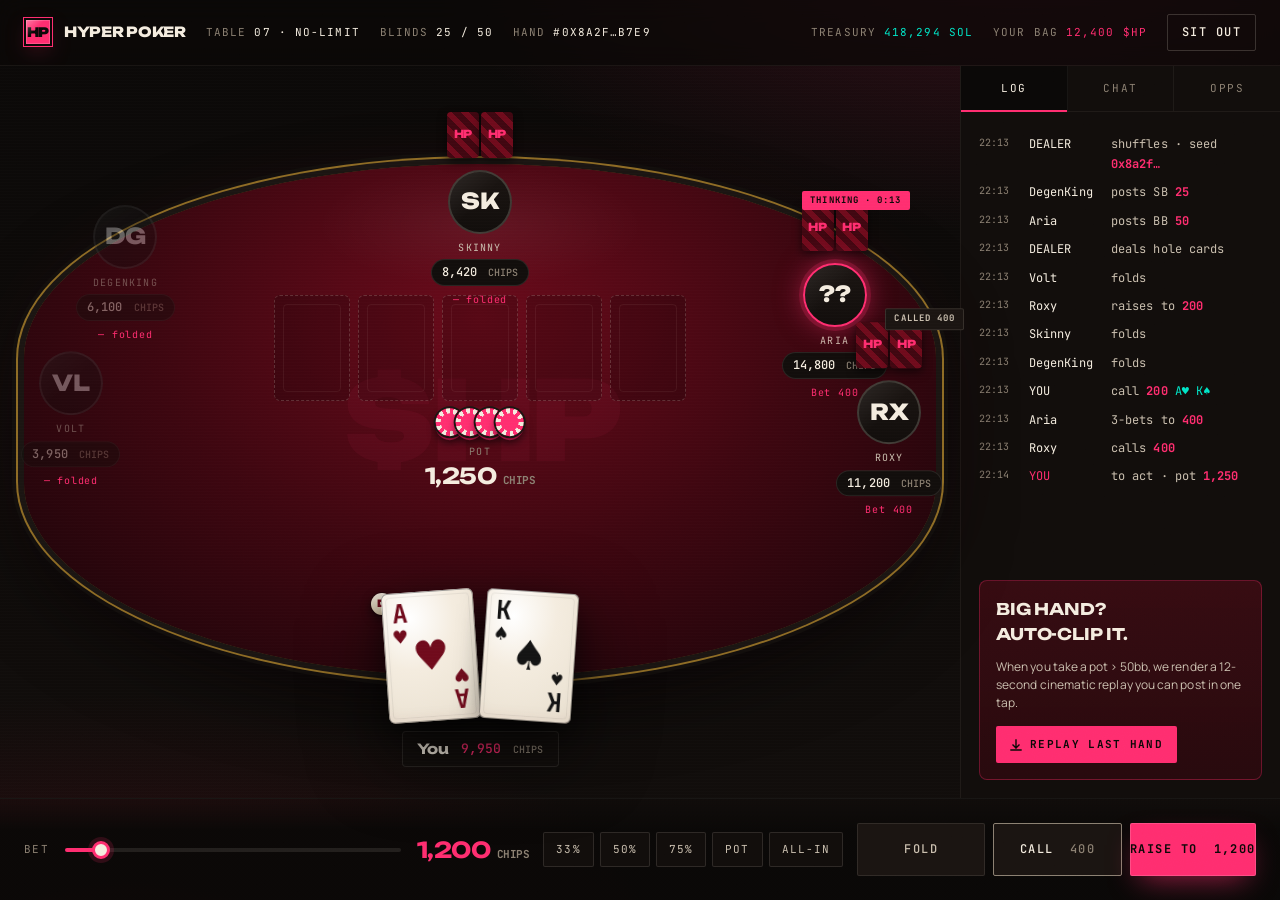
==== table.html @ 5d1f577b "Initial visual prototype: HYPER POKER landing + table Static HTML/CSS/JS prototype of the $HP Texas " ====
<!doctype html>
<html lang="en">
<head>
  <meta charset="utf-8" />
  <meta name="viewport" content="width=device-width, initial-scale=1, viewport-fit=cover" />
  <title>Hyper Poker — Table 7 · No-Limit Hold'em</title>
  <link rel="stylesheet" href="assets/styles.css" />
  <link rel="icon" href="data:image/svg+xml,%3Csvg xmlns='http://www.w3.org/2000/svg' viewBox='0 0 32 32'%3E%3Crect width='32' height='32' fill='%23FF2D6F'/%3E%3Ctext x='16' y='22' text-anchor='middle' font-family='Arial Black' font-size='16' font-weight='900' fill='%230A0807'%3EHP%3C/text%3E%3C/svg%3E" />
</head>
<body>

<div class="table-shell">

  <!-- ============== TOP BAR ============== -->
  <header class="table-top">
    <div class="table-top__left">
      <a href="index.html" class="nav__brand" aria-label="Back to lobby">
        <span class="brand-mark" style="width:28px; height:28px; font-size:13px;">HP</span>
        <span class="brand-name" style="font-size:14px;">Hyper&nbsp;Poker</span>
      </a>
      <span class="table-top__stat"><span class="key">Table</span><span class="val">07 · No-Limit</span></span>
      <span class="table-top__stat"><span class="key">Blinds</span><span class="val">25 / 50</span></span>
      <span class="table-top__stat"><span class="key">Hand</span><span class="val">#0x8a2f…b7e9</span></span>
    </div>
    <div class="table-top__right">
      <span class="table-top__stat"><span class="key">Treasury</span><span class="val val--neon">418,294 SOL</span></span>
      <span class="table-top__stat"><span class="key">Your bag</span><span class="val val--ember">12,400 $HP</span></span>
      <button class="btn btn--ghost" style="padding:8px 14px;">Sit out</button>
    </div>
  </header>

  <!-- ============== STAGE ============== -->
  <main class="table-stage">

    <div class="felt-wrap scanlines">
      <div class="felt" id="felt">

        <!-- Community cards -->
        <div class="board" id="board">
          <div class="card-slot" data-slot="0"></div>
          <div class="card-slot" data-slot="1"></div>
          <div class="card-slot" data-slot="2"></div>
          <div class="card-slot" data-slot="3"></div>
          <div class="card-slot" data-slot="4"></div>
        </div>

        <!-- Pot -->
        <div class="pot">
          <div class="pot__chips">
            <div class="pot-chip"></div>
            <div class="pot-chip"></div>
            <div class="pot-chip"></div>
            <div class="pot-chip"></div>
          </div>
          <div class="pot__label">POT</div>
          <div class="pot__amount"><span id="pot-amount">1,250</span><span class="unit">CHIPS</span></div>
        </div>

        <!-- ===== seats around the table ===== -->
        <div class="seat seat--top" data-pos="top">
          <div class="seat__cards">
            <div class="mini-back"></div>
            <div class="mini-back"></div>
          </div>
          <div class="seat__avatar">SK</div>
          <div class="seat__name">Skinny</div>
          <div class="seat__stack">8,420 <span class="unit">CHIPS</span></div>
          <div class="seat__bet">— folded</div>
        </div>

        <div class="seat seat--folded seat--tl" data-pos="tl">
          <div class="seat__avatar">DG</div>
          <div class="seat__name">DegenKing</div>
          <div class="seat__stack">6,100 <span class="unit">CHIPS</span></div>
          <div class="seat__bet">— folded</div>
        </div>

        <div class="seat seat--active seat--tr" data-pos="tr">
          <div class="seat__action-tag">Thinking · 0:14</div>
          <div class="seat__cards">
            <div class="mini-back"></div>
            <div class="mini-back"></div>
          </div>
          <div class="seat__avatar">??</div>
          <div class="seat__name">Aria</div>
          <div class="seat__stack">14,800 <span class="unit">CHIPS</span></div>
          <div class="seat__bet">Bet 400</div>
        </div>

        <div class="seat seat--folded seat--ml" data-pos="ml">
          <div class="seat__avatar">VL</div>
          <div class="seat__name">Volt</div>
          <div class="seat__stack">3,950 <span class="unit">CHIPS</span></div>
          <div class="seat__bet">— folded</div>
        </div>

        <div class="seat seat--mr" data-pos="mr">
          <div class="seat__action-tag seat__action-tag--ghost">Called 400</div>
          <div class="seat__cards">
            <div class="mini-back"></div>
            <div class="mini-back"></div>
          </div>
          <div class="seat__avatar">RX</div>
          <div class="seat__name">Roxy</div>
          <div class="seat__stack">11,200 <span class="unit">CHIPS</span></div>
          <div class="seat__bet">Bet 400</div>
        </div>

        <!-- Dealer button (near hero seat) -->
        <div class="dealer-btn">D</div>

        <!-- Hero seat (you) -->
        <div class="hero-seat">
          <div class="hero-seat__cards" id="hero-cards">
            <div class="card red">
              <span class="rank">A</span><span class="suit">♥</span>
              <span class="center">♥</span>
              <span class="corner-bl"><span class="rank">A</span><span class="suit">♥</span></span>
            </div>
            <div class="card black">
              <span class="rank">K</span><span class="suit">♠</span>
              <span class="center">♠</span>
              <span class="corner-bl"><span class="rank">K</span><span class="suit">♠</span></span>
            </div>
          </div>
          <div class="hero-seat__info">
            <span class="hero-seat__name">You</span>
            <span class="hero-seat__stack">9,950 <span class="unit">CHIPS</span></span>
          </div>
        </div>

      </div>
    </div>

    <!-- ============== RAIL ============== -->
    <aside class="rail" aria-label="Hand log and chat">
      <div class="rail__tabs">
        <button class="rail__tab active" data-tab="log">Log</button>
        <button class="rail__tab" data-tab="chat">Chat</button>
        <button class="rail__tab" data-tab="opps">Opps</button>
      </div>
      <div class="rail__body">
        <div class="hand-log" id="hand-log">
          <div class="row"><span class="t">22:13</span><span class="who">DEALER</span><span class="what">shuffles · seed <em>0x8a2f…</em></span></div>
          <div class="row"><span class="t">22:13</span><span class="who">DegenKing</span><span class="what">posts SB <em>25</em></span></div>
          <div class="row"><span class="t">22:13</span><span class="who">Aria</span><span class="what">posts BB <em>50</em></span></div>
          <div class="row"><span class="t">22:13</span><span class="who">DEALER</span><span class="what">deals hole cards</span></div>
          <div class="row"><span class="t">22:13</span><span class="who">Volt</span><span class="what">folds</span></div>
          <div class="row"><span class="t">22:13</span><span class="who">Roxy</span><span class="what">raises to <em>200</em></span></div>
          <div class="row"><span class="t">22:13</span><span class="who">Skinny</span><span class="what">folds</span></div>
          <div class="row"><span class="t">22:13</span><span class="who">DegenKing</span><span class="what">folds</span></div>
          <div class="row"><span class="t">22:13</span><span class="who">YOU</span><span class="what">call <em>200</em> <span style="color:var(--neon);">A♥ K♠</span></span></div>
          <div class="row"><span class="t">22:13</span><span class="who">Aria</span><span class="what">3-bets to <em>400</em></span></div>
          <div class="row"><span class="t">22:13</span><span class="who">Roxy</span><span class="what">calls <em>400</em></span></div>
          <div class="row"><span class="t">22:14</span><span class="who" style="color:var(--ember);">YOU</span><span class="what">to act · pot <em>1,250</em></span></div>
        </div>
      </div>

      <div class="share-callout">
        <h4 class="share-callout__title">Big Hand?<br/>Auto-clip it.</h4>
        <p class="share-callout__sub">When you take a pot &gt; 50bb, we render a 12-second cinematic replay you can post in one tap.</p>
        <button class="share-callout__btn">
          <svg width="12" height="12" viewBox="0 0 12 12" fill="none"><path d="M6 1v8M3 6l3 3 3-3M1 11h10" stroke="currentColor" stroke-width="1.4" stroke-linecap="square"/></svg>
          Replay last hand
        </button>
      </div>
    </aside>

  </main>

  <!-- ============== ACTION BAR ============== -->
  <footer class="action-bar">
    <div class="bet-slider">
      <span class="bet-slider__label">Bet</span>
      <input type="range" id="bet-range" min="400" max="9950" value="1200" />
      <div class="bet-slider__amount"><span id="bet-amount">1,200</span><span class="unit">CHIPS</span></div>
    </div>

    <div class="bet-presets">
      <button data-pct="33">33%</button>
      <button data-pct="50">50%</button>
      <button data-pct="75">75%</button>
      <button data-pct="100">POT</button>
      <button data-pct="200">ALL-IN</button>
    </div>

    <div class="action-buttons">
      <button class="btn btn--fold" id="btn-fold">Fold</button>
      <button class="btn btn--call" id="btn-call">Call <span style="color:var(--bone-3); margin-left:6px;">400</span></button>
      <button class="btn btn--raise" id="btn-raise">Raise to <span id="raise-amount" style="margin-left:6px;">1,200</span></button>
    </div>
  </footer>

</div>

<script src="assets/table.js"></script>
</body>
</html>
---- assets/styles.css ----
/* =========================================================
   HYPER POKER — Design System
   Aesthetic: late-night back-room cinematic. Oxblood felt,
   hot-magenta accent, warm near-black ink, editorial type.
   ========================================================= */

@import url('https://fonts.googleapis.com/css2?family=Unbounded:wght@400;500;600;800;900&family=Instrument+Serif:ital@0;1&family=JetBrains+Mono:wght@400;500;700&family=Manrope:wght@400;500;600;700&display=swap');

:root {
  /* core palette — committed and limited */
  --ink:      #0A0807;
  --ink-2:    #110D0B;
  --ink-3:    #1A1411;
  --ink-4:    #241B17;
  --bone:     #F4ECDF;
  --bone-2:   #C9BEAE;
  --bone-3:   #8A7F71;
  --blood:    #6E0A1B;
  --blood-2:  #3F0610;
  --ember:    #FF2D6F;
  --ember-2:  #FF5C8C;
  --ember-3:  #C7164E;
  --neon:     #00E5C7;   /* sparing, only for live data */
  --neon-2:   #06A893;
  --gold:     #E6B450;
  --gold-2:   #8C6A24;

  /* type */
  --font-display: 'Unbounded', system-ui, sans-serif;
  --font-editorial: 'Instrument Serif', 'Times New Roman', serif;
  --font-mono: 'JetBrains Mono', ui-monospace, monospace;
  --font-body: 'Manrope', system-ui, sans-serif;

  /* radii — sharp corners with one signature rounded element */
  --r-xs: 2px;
  --r-sm: 4px;
  --r-md: 8px;
  --r-lg: 14px;

  /* motion */
  --ease-out: cubic-bezier(0.16, 1, 0.3, 1);
  --ease-snap: cubic-bezier(0.7, 0, 0.2, 1);
}

/* ---------- reset & base ---------- */
*,*::before,*::after { box-sizing: border-box; }
html, body { margin:0; padding:0; }
html { background: var(--ink); color: var(--bone); -webkit-font-smoothing: antialiased; }
body {
  font-family: var(--font-body);
  font-weight: 400;
  font-size: 15px;
  line-height: 1.55;
  letter-spacing: 0.005em;
  background: var(--ink);
  color: var(--bone);
  overflow-x: hidden;
  min-height: 100vh;
}
img, svg { display:block; max-width:100%; }
a { color: inherit; text-decoration:none; }
button { font: inherit; color: inherit; background: none; border:0; cursor:pointer; }

/* ---------- atmospheric layers ---------- */

/* warm spotlight from above-right, like a dealer's lamp */
body::before {
  content:'';
  position: fixed; inset: 0; pointer-events:none; z-index: 0;
  background:
    radial-gradient(120% 90% at 80% -10%, rgba(255,45,111,0.18) 0%, rgba(255,45,111,0) 40%),
    radial-gradient(80% 60% at 10% 110%, rgba(110,10,27,0.32) 0%, rgba(110,10,27,0) 55%),
    linear-gradient(180deg, #0A0807 0%, #110D0B 100%);
}

/* slow caustic-like shimmer for the felt — adds life */
@keyframes feltCaustic {
  0%, 100% { transform: translate(0, 0); opacity: 0.4; }
  33%      { transform: translate(-12px, 6px); opacity: 0.6; }
  66%      { transform: translate(8px, -4px); opacity: 0.45; }
}
.felt::before {
  animation: feltCaustic 18s ease-in-out infinite;
}

/* film grain overlay — SVG noise, subtle */
body::after {
  content:'';
  position: fixed; inset: 0; pointer-events:none; z-index: 9999;
  opacity: 0.08;
  mix-blend-mode: overlay;
  background-image: url("data:image/svg+xml;utf8,<svg xmlns='http://www.w3.org/2000/svg' width='240' height='240'><filter id='n'><feTurbulence type='fractalNoise' baseFrequency='0.9' numOctaves='2' stitchTiles='stitch'/><feColorMatrix values='0 0 0 0 0.96  0 0 0 0 0.92  0 0 0 0 0.87  0 0 0 0.5 0'/></filter><rect width='240' height='240' filter='url(%23n)'/></svg>");
}

/* subtle scanline — VHS underglow */
.scanlines::before{
  content:'';
  position:absolute; inset:0; pointer-events:none;
  background-image: repeating-linear-gradient(0deg, rgba(255,255,255,0.012) 0 1px, transparent 1px 3px);
  z-index:1;
}

/* ---------- layout primitives ---------- */
.shell {
  position: relative;
  z-index: 1;
  max-width: 1440px;
  margin: 0 auto;
  padding: 0 28px;
}
@media (min-width: 900px){ .shell { padding: 0 56px; } }

.divider-rule {
  height: 1px;
  background: linear-gradient(90deg, transparent, var(--ink-4) 12%, var(--ink-4) 88%, transparent);
  margin: 0;
}

/* ---------- nav ---------- */
.nav {
  position: relative; z-index: 50;
  display: flex; align-items: center; justify-content: space-between;
  padding: 22px 0;
  border-bottom: 1px solid rgba(244,236,223,0.06);
}
.nav__brand { display:flex; align-items:center; gap:12px; }
.brand-mark {
  width: 34px; height: 34px;
  background: var(--ember);
  display: grid; place-items: center;
  font-family: var(--font-display); font-weight: 900; font-size: 15px;
  color: var(--ink);
  letter-spacing: -0.04em;
  position: relative;
  border: 2px solid var(--ink);
  outline: 1px solid var(--ember);
  box-shadow:
    0 0 0 1px rgba(255,255,255,0.18) inset,
    0 8px 24px -8px rgba(255,45,111,0.7);
}
.brand-mark::after{
  content:''; position:absolute; inset:0;
  background: linear-gradient(135deg, rgba(255,255,255,0.35), transparent 40%);
  pointer-events:none;
}
.brand-mark:hover { animation: brandJitter 0.4s var(--ease-snap); }
@keyframes brandJitter {
  0%, 100% { transform: translate(0, 0); }
  25% { transform: translate(-1px, 1px); }
  75% { transform: translate(1px, -1px); }
}
.brand-name {
  font-family: var(--font-display);
  font-weight: 800;
  font-size: 17px;
  letter-spacing: -0.02em;
  text-transform: uppercase;
}
.brand-name .ticker {
  color: var(--bone-3);
  font-family: var(--font-mono);
  font-weight: 500;
  font-size: 11px;
  letter-spacing: 0.08em;
  margin-left: 8px;
  vertical-align: 2px;
}

.nav__links { display:none; gap: 28px; }
@media (min-width: 900px){ .nav__links { display:flex; } }
.nav__links a {
  font-family: var(--font-mono);
  font-size: 12px;
  text-transform: uppercase;
  letter-spacing: 0.1em;
  color: var(--bone-2);
  transition: color .2s var(--ease-out);
  position: relative;
}
.nav__links a:hover { color: var(--bone); }
.nav__links a::after{
  content:''; position:absolute; left:0; right:0; bottom:-6px;
  height:1px; background: var(--ember); transform: scaleX(0); transform-origin:left;
  transition: transform .35s var(--ease-out);
}
.nav__links a:hover::after { transform: scaleX(1); }

.nav__cta { display:flex; gap:10px; align-items:center; }

/* mobile nav: hide secondary CTA, condense brand */
@media (max-width: 720px){
  .nav { padding: 16px 0; }
  .nav__cta .btn--ghost { display: none; }
  .brand-name { font-size: 14px; }
  .brand-name .ticker { display: none; }
  .nav__cta .btn--primary { padding: 10px 14px; font-size: 11px; }
}
.nav__hamburger {
  display: none;
  width: 36px; height: 36px;
  align-items: center; justify-content: center;
  border: 1px solid rgba(244,236,223,0.18);
  border-radius: 2px;
  margin-right: 6px;
}
.nav__hamburger span {
  display: block; width: 16px; height: 1.5px; background: var(--bone);
  position: relative;
}
.nav__hamburger span::before, .nav__hamburger span::after {
  content:''; position: absolute; left:0; width: 16px; height: 1.5px; background: var(--bone);
}
.nav__hamburger span::before { top: -5px; }
.nav__hamburger span::after { top: 5px; }
@media (max-width: 720px){ .nav__hamburger { display: inline-flex; } }

/* ---------- buttons ---------- */
.btn {
  display: inline-flex; align-items:center; justify-content:center; gap:10px;
  padding: 12px 18px;
  font-family: var(--font-mono);
  font-weight: 500; font-size: 12px;
  text-transform: uppercase;
  letter-spacing: 0.12em;
  border-radius: var(--r-xs);
  transition: transform .15s var(--ease-snap), background .2s, color .2s, box-shadow .2s;
  white-space: nowrap;
}
.btn--ghost {
  color: var(--bone);
  background: transparent;
  border: 1px solid rgba(244,236,223,0.18);
}
.btn--ghost:hover { background: rgba(244,236,223,0.06); border-color: rgba(244,236,223,0.35); }

.btn--primary {
  color: var(--ink);
  background: var(--ember);
  font-weight: 700;
  box-shadow:
    0 0 0 1px rgba(255,255,255,0.12) inset,
    0 12px 30px -10px rgba(255,45,111,0.6);
}
.btn--primary:hover {
  background: var(--ember-2);
  transform: translateY(-1px);
  box-shadow:
    0 0 0 1px rgba(255,255,255,0.2) inset,
    0 16px 40px -10px rgba(255,45,111,0.8);
}
.btn--primary:active { transform: translateY(0); }

.btn--mono {
  background: var(--ink-3);
  border: 1px solid rgba(244,236,223,0.1);
  color: var(--bone);
}
.btn--mono:hover { background: var(--ink-4); }

.btn--lg { padding: 18px 28px; font-size: 13px; }

/* ---------- hero ---------- */
.hero {
  position: relative;
  padding: 64px 0 80px;
  overflow: hidden;
}
@media (min-width: 900px){ .hero { padding: 96px 0 120px; } }

.hero__grid {
  display: grid;
  grid-template-columns: 1fr;
  gap: 56px;
  align-items: end;
}
@media (min-width: 1100px){
  .hero__grid { grid-template-columns: 1.25fr 1fr; gap: 72px; }
}

/* eyebrow line */
.eyebrow {
  display: inline-flex; align-items: center; gap: 12px;
  font-family: var(--font-mono);
  font-size: 11px;
  letter-spacing: 0.18em;
  text-transform: uppercase;
  color: var(--bone-3);
  margin-bottom: 28px;
}
.eyebrow .dot { width:6px; height:6px; border-radius:50%; background: var(--neon); box-shadow: 0 0 12px var(--neon); animation: pulse 1.6s infinite; }
@keyframes pulse {
  0%,100% { opacity:1; transform:scale(1); }
  50% { opacity:0.45; transform:scale(0.7); }
}

.hero__title {
  font-family: var(--font-display);
  font-weight: 800;
  letter-spacing: -0.045em;
  line-height: 0.86;
  font-size: clamp(56px, 11vw, 168px);
  text-transform: uppercase;
  color: var(--bone);
  margin: 0;
  position: relative;
  transition: transform 0.4s var(--ease-out);
}
/* RGB-split chromatic aberration pulse on hover, subtle and rare */
.hero__title:hover .block:first-child {
  animation: rgbSplit 0.45s var(--ease-snap);
}
@keyframes rgbSplit {
  0%, 100% { text-shadow: none; }
  20% { text-shadow: -2px 0 var(--ember), 2px 0 var(--neon); }
  60% { text-shadow: 2px 0 var(--ember), -2px 0 var(--neon); }
}
.hero__title em {
  font-family: var(--font-editorial);
  font-style: italic;
  font-weight: 400;
  color: var(--ember);
  letter-spacing: -0.01em;
  text-transform: none;
  display: inline-block;
  transform: translateY(-0.06em);
}
.hero__title .stroke {
  -webkit-text-stroke: 1.5px var(--bone);
  color: transparent;
}
.hero__title .glitch {
  position: relative;
  display: inline-block;
}
.hero__title .glitch::before,
.hero__title .glitch::after {
  content: attr(data-text);
  position: absolute; top: 0; left: 0;
  width:100%; height:100%;
  pointer-events:none;
}
.hero__title .glitch::before { color: var(--ember); transform: translate(-2px, 0); mix-blend-mode: screen; opacity: 0.7; }
.hero__title .glitch::after { color: var(--neon); transform: translate(2px, 0); mix-blend-mode: screen; opacity: 0.5; }

.hero__lede {
  font-family: var(--font-editorial);
  font-style: italic;
  font-size: clamp(20px, 2.4vw, 28px);
  line-height: 1.32;
  color: var(--bone-2);
  max-width: 36ch;
  margin: 32px 0 40px;
}
.hero__lede strong {
  font-family: var(--font-display);
  font-style: normal;
  font-weight: 600;
  color: var(--bone);
  letter-spacing: -0.01em;
}

.hero__ctas { display: flex; gap: 12px; flex-wrap: wrap; }

.hero__meta {
  margin-top: 56px;
  display: grid; grid-template-columns: repeat(3, 1fr);
  gap: 24px;
  border-top: 1px solid rgba(244,236,223,0.08);
  padding-top: 28px;
  max-width: 540px;
}
.hero__meta dt {
  font-family: var(--font-mono);
  font-size: 10px;
  letter-spacing: 0.16em;
  text-transform: uppercase;
  color: var(--bone-3);
  margin-bottom: 6px;
}
.hero__meta dd {
  margin: 0;
  font-family: var(--font-display);
  font-weight: 600;
  font-size: 22px;
  letter-spacing: -0.02em;
}

/* ---------- treasury vault (hero right) ---------- */
.vault {
  position: relative;
  background: linear-gradient(180deg, rgba(26,20,17,0.9) 0%, rgba(17,13,11,0.95) 100%);
  border: 1px solid rgba(244,236,223,0.08);
  padding: 28px;
  border-radius: var(--r-md);
  isolation: isolate;
}
.vault::before{
  content:''; position:absolute; inset:0; border-radius: var(--r-md); pointer-events:none;
  background: linear-gradient(135deg, rgba(255,45,111,0.12), transparent 40%);
  z-index:0;
}
.vault > * { position: relative; z-index: 1; }

.vault__head {
  display:flex; align-items:center; justify-content:space-between;
  margin-bottom: 24px;
}
.vault__label {
  font-family: var(--font-mono);
  font-size: 10px; letter-spacing:0.18em; text-transform:uppercase;
  color: var(--bone-3);
}
.vault__live {
  display:inline-flex; align-items:center; gap:8px;
  font-family: var(--font-mono);
  font-size: 10px; letter-spacing: 0.16em; text-transform:uppercase;
  color: var(--neon);
}
.vault__live .dot{ width:6px;height:6px;border-radius:50%;background:var(--neon);box-shadow:0 0 10px var(--neon);animation:pulse 1.6s infinite; }

.vault__balance {
  font-family: var(--font-display);
  font-weight: 800;
  font-size: clamp(40px, 6vw, 64px);
  letter-spacing: -0.04em;
  color: var(--bone);
  line-height: 1;
}
.vault__balance .unit {
  font-family: var(--font-mono);
  font-size: 14px;
  letter-spacing: 0.1em;
  color: var(--bone-3);
  margin-left: 10px;
  vertical-align: middle;
}
.vault__delta {
  margin-top: 8px;
  font-family: var(--font-mono);
  font-size: 12px;
  letter-spacing: 0.05em;
  color: var(--neon);
}

.vault__chart {
  margin: 28px 0 24px;
  height: 96px;
  position: relative;
}
.vault__chart svg { width:100%; height:100%; overflow: visible; }
.vault__chart .grid line { stroke: rgba(244,236,223,0.05); stroke-width:1; }
.vault__chart .area { fill: url(#vaultGradient); }
.vault__chart .line { fill:none; stroke: var(--ember); stroke-width:1.5; }
.vault__chart .pulse { fill: var(--ember); }

.vault__rows { display:grid; gap: 10px; }
.vault__row {
  display:flex; justify-content:space-between; align-items:center;
  padding: 10px 0;
  border-top: 1px solid rgba(244,236,223,0.06);
  font-family: var(--font-mono);
  font-size: 12px;
}
.vault__row .key { color: var(--bone-3); letter-spacing: 0.08em; text-transform: uppercase; font-size: 10px; }
.vault__row .val { color: var(--bone); }
.vault__row .val--pos { color: var(--neon); }
.vault__row .val--neg { color: var(--ember); }

/* ---------- modes ---------- */
.modes {
  padding: 80px 0;
  position: relative;
}
.section-head {
  display:flex; justify-content:space-between; align-items: end; gap: 40px;
  margin-bottom: 48px;
}
.section-head__left { max-width: 560px; }
.section-head__title {
  font-family: var(--font-display);
  font-weight: 700;
  letter-spacing: -0.03em;
  font-size: clamp(36px, 5vw, 64px);
  line-height: 0.95;
  margin: 0 0 16px;
  text-transform: uppercase;
}
.section-head__title em { font-family: var(--font-editorial); font-style: italic; font-weight: 400; color: var(--ember); text-transform:none; }
.section-head__sub { color: var(--bone-2); max-width: 48ch; }

.section-head__num {
  font-family: var(--font-mono);
  font-size: 12px;
  letter-spacing: 0.18em;
  color: var(--bone-3);
  text-transform: uppercase;
  white-space: nowrap;
}

.modes__grid {
  display:grid; gap: 18px;
  grid-template-columns: 1fr;
}
@media (min-width: 800px){ .modes__grid { grid-template-columns: repeat(3, 1fr); } }

.mode-card {
  position: relative;
  padding: 32px;
  background: linear-gradient(180deg, var(--ink-2) 0%, var(--ink) 100%);
  border: 1px solid rgba(244,236,223,0.08);
  border-radius: var(--r-md);
  overflow: hidden;
  isolation: isolate;
  min-height: 380px;
  display:flex; flex-direction:column; justify-content:space-between;
  transition: transform .35s var(--ease-out), border-color .2s;
}
.mode-card:hover { transform: translateY(-4px); border-color: rgba(255,45,111,0.4); }
.mode-card::before {
  content:''; position:absolute; inset:0; pointer-events:none; z-index:0;
  background: radial-gradient(70% 50% at 80% 0%, rgba(255,45,111,0.18), transparent 60%);
  opacity: 0; transition: opacity .35s var(--ease-out);
}
.mode-card:hover::before { opacity: 1; }
.mode-card > * { position: relative; z-index: 1; }

.mode-card__num {
  font-family: var(--font-mono);
  font-size: 10px;
  letter-spacing: 0.18em;
  color: var(--bone-3);
  text-transform: uppercase;
}
.mode-card__title {
  font-family: var(--font-display);
  font-weight: 700;
  font-size: 32px;
  letter-spacing: -0.03em;
  line-height: 0.95;
  margin: 16px 0 12px;
  text-transform: uppercase;
}
.mode-card__desc {
  color: var(--bone-2);
  font-size: 14px;
  line-height: 1.55;
  max-width: 32ch;
}
.mode-card__visual {
  position: relative;
  height: 140px;
  margin: 28px 0;
  display:flex; align-items:center; justify-content:center;
}
.mode-card__cta {
  display: inline-flex; align-items:center; gap:10px;
  font-family: var(--font-mono);
  font-size: 11px;
  letter-spacing: 0.16em;
  text-transform: uppercase;
  color: var(--ember);
}
.mode-card__cta svg { transition: transform .25s var(--ease-out); }
.mode-card:hover .mode-card__cta svg { transform: translateX(6px); }

/* ---------- mini cards & chips for visuals ---------- */
.mini-card {
  width: 70px; height: 96px;
  background: var(--bone);
  color: var(--blood);
  border-radius: 6px;
  position: relative;
  font-family: var(--font-mono);
  font-weight: 700;
  display:flex; flex-direction:column; align-items:flex-start; padding: 8px 10px;
  box-shadow: 0 18px 40px -12px rgba(0,0,0,0.7), 0 0 0 1px rgba(0,0,0,0.4) inset;
}
.mini-card::after{
  content:''; position:absolute; inset: 4px; border:1px solid rgba(110,10,27,0.18); border-radius: 4px; pointer-events:none;
}
.mini-card .rank { font-size: 18px; line-height: 1; }
.mini-card .suit { font-size: 16px; line-height: 1; }
.mini-card.red { color: var(--blood); }
.mini-card.black { color: #131313; }

.mini-card--back {
  background:
    repeating-linear-gradient(45deg, var(--blood-2) 0 8px, var(--blood) 8px 16px);
  border: 1px solid rgba(0,0,0,0.4);
}
.mini-card--back::after{
  content:'HP'; inset: 0; display:grid; place-items:center;
  font-family: var(--font-display); font-weight: 800; font-size: 22px;
  color: var(--ember);
  border: none;
  letter-spacing: -0.04em;
  text-shadow: 0 0 8px rgba(255,45,111,0.5);
}

.fan { position:relative; width: 220px; height: 120px; }
.fan .mini-card { position:absolute; left:50%; top:0; transform-origin: 50% 110%; }
.fan .mini-card:nth-child(1) { transform: translateX(-50%) rotate(-14deg); }
.fan .mini-card:nth-child(2) { transform: translateX(-50%) rotate(-4deg) translateY(-6px); }
.fan .mini-card:nth-child(3) { transform: translateX(-50%) rotate(6deg); }

.chip-stack { position: relative; width: 64px; height: 80px; }
.chip {
  position: absolute; left: 0; right:0; margin: auto;
  width: 60px; height: 60px; border-radius: 50%;
  background:
    repeating-conic-gradient(from 0deg, var(--ember) 0 14deg, var(--bone) 14deg 28deg);
  box-shadow:
    0 0 0 3px var(--ink-2),
    0 6px 0 0 #b81250,
    0 8px 12px rgba(0,0,0,0.6);
}
.chip::after {
  content: ''; position:absolute; inset: 8px; border-radius:50%;
  background: var(--ember);
  box-shadow: 0 0 0 2px rgba(255,255,255,0.15) inset;
}
.chip .chip__face {
  position: absolute; inset: 0; display:grid; place-items:center;
  font-family: var(--font-display); font-weight: 800; font-size: 14px;
  color: var(--ink); z-index:2;
}
.chip-stack .chip:nth-child(1){ top: 18px; }
.chip-stack .chip:nth-child(2){ top: 12px; filter: brightness(1.05); }
.chip-stack .chip:nth-child(3){ top: 6px; filter: brightness(1.1); }
.chip-stack .chip:nth-child(4){ top: 0px; filter: brightness(1.15); }

/* Tournament prize visual — stacked chips with crown ring + halo */
.prize {
  position: relative;
  width: 140px;
  height: 140px;
  display: grid;
  place-items: center;
}
.prize::before {
  content:''; position: absolute; inset: -10%;
  background: radial-gradient(circle at 50% 60%, rgba(230,180,80,0.35), transparent 60%);
  filter: blur(6px);
}
.prize__stack {
  position: relative;
  width: 80px; height: 92px;
}
.prize__chip {
  position: absolute; left: 50%; transform: translateX(-50%);
  width: 76px; height: 18px;
  border-radius: 50%;
  background: repeating-conic-gradient(from 0deg, var(--gold) 0 18deg, #fff4d6 18deg 36deg);
  box-shadow:
    inset 0 -3px 0 rgba(0,0,0,0.25),
    inset 0 1px 0 rgba(255,255,255,0.4),
    0 1px 0 rgba(0,0,0,0.4);
}
.prize__chip:nth-child(1){ bottom: 0; }
.prize__chip:nth-child(2){ bottom: 14px; filter: brightness(1.05); }
.prize__chip:nth-child(3){ bottom: 28px; filter: brightness(1.1); }
.prize__chip:nth-child(4){ bottom: 42px; filter: brightness(1.15); }
.prize__chip:nth-child(5){ bottom: 56px; filter: brightness(1.2); }
.prize__crown {
  position: absolute;
  top: -14px; left: 50%; transform: translateX(-50%);
  color: var(--gold);
  filter: drop-shadow(0 4px 10px rgba(230,180,80,0.5));
}

/* live signal line at the bottom of mode cards */
.mode-card__signal {
  display: flex; align-items: center; gap: 8px;
  font-family: var(--font-mono);
  font-size: 10px;
  letter-spacing: 0.14em;
  text-transform: uppercase;
  color: var(--bone-3);
  padding-top: 14px;
  margin-top: 20px;
  border-top: 1px solid rgba(244,236,223,0.06);
}
.mode-card__signal .dot {
  width: 6px; height: 6px; border-radius: 50%;
  background: var(--neon); box-shadow: 0 0 8px var(--neon);
  animation: pulse 1.6s infinite;
}
.mode-card__signal .num { color: var(--bone); }

/* ---------- holders strip ---------- */
.holders {
  padding: 80px 0;
  position: relative;
}
.holders__grid {
  display: grid;
  grid-template-columns: 1fr;
  gap: 0;
  border: 1px solid rgba(244,236,223,0.08);
  border-radius: var(--r-md);
  overflow: hidden;
}
@media (min-width: 800px){ .holders__grid { grid-template-columns: 1fr 1fr; } }

.holders__col {
  padding: 36px;
  position: relative;
}
.holders__col + .holders__col {
  border-top: 1px solid rgba(244,236,223,0.08);
}
@media (min-width: 800px){
  .holders__col + .holders__col { border-top: 0; border-left: 1px solid rgba(244,236,223,0.08); }
}
.holders__col--free { background: var(--ink-2); }
.holders__col--holder {
  background: linear-gradient(180deg, rgba(110,10,27,0.4) 0%, rgba(17,13,11,0.95) 100%);
  position: relative;
}
.holders__col--holder::before {
  content:''; position:absolute; top:0; left:0; right:0; height:1px;
  background: linear-gradient(90deg, transparent, var(--ember), transparent);
}

.holders__title {
  font-family: var(--font-display); font-weight: 700;
  font-size: 24px; letter-spacing: -0.02em;
  text-transform: uppercase; margin: 0 0 8px;
}
.holders__sub {
  font-family: var(--font-mono); font-size: 11px;
  letter-spacing: 0.16em; text-transform:uppercase;
  color: var(--bone-3); margin-bottom: 28px;
}
.holders__col--holder .holders__sub { color: var(--ember-2); }

.holders__list { list-style:none; padding:0; margin:0; }
.holders__list li {
  padding: 14px 0;
  border-top: 1px solid rgba(244,236,223,0.06);
  display:flex; gap: 14px; align-items:flex-start;
  font-size: 14px;
}
.holders__list li:first-child { border-top: 0; }
.holders__list .marker {
  flex-shrink:0;
  width: 18px; height: 18px;
  display:grid; place-items:center;
  font-family: var(--font-mono); font-size: 10px;
  border: 1px solid var(--bone-3);
  border-radius: 50%;
  color: var(--bone-3);
  margin-top: 2px;
}
.holders__col--holder .marker {
  border-color: var(--ember);
  color: var(--ember);
  background: rgba(255,45,111,0.1);
}

/* ---------- proof / fairness ---------- */
.proof {
  padding: 80px 0 100px;
  border-top: 1px solid rgba(244,236,223,0.06);
}
.proof__grid {
  display:grid; gap:32px;
  grid-template-columns: 1fr;
}
@media (min-width: 900px){ .proof__grid { grid-template-columns: 1.1fr 1fr; gap: 80px; } }

.proof__terminal {
  background: var(--ink-2);
  border: 1px solid rgba(244,236,223,0.08);
  border-radius: var(--r-md);
  padding: 24px;
  font-family: var(--font-mono);
  font-size: 13px;
  line-height: 1.7;
  color: var(--bone-2);
  position: relative;
}
.proof__terminal::before{
  content:'$ hp verify --hand 0x8a2f...'; display:block;
  color: var(--bone-3); margin-bottom: 14px;
  font-size: 11px; letter-spacing: 0.05em;
  border-bottom: 1px dashed rgba(244,236,223,0.08);
  padding-bottom: 10px;
}
.proof__terminal .ok { color: var(--neon); }
.proof__terminal .warn { color: var(--ember); }
.proof__terminal .key { color: var(--bone-3); }
.proof__terminal .hash { color: var(--bone); word-break: break-all; }

/* ---------- marquee ---------- */
.marquee {
  border-top: 1px solid rgba(244,236,223,0.08);
  border-bottom: 1px solid rgba(244,236,223,0.08);
  padding: 18px 0;
  overflow: hidden;
  white-space: nowrap;
  background: var(--ink-2);
}
.marquee__track {
  display: inline-flex;
  gap: 40px;
  animation: scroll 38s linear infinite;
  font-family: var(--font-display);
  font-weight: 700;
  font-size: 22px;
  letter-spacing: -0.01em;
  text-transform: uppercase;
  color: var(--bone);
}
.marquee__track span { display: inline-flex; align-items: center; gap: 40px; }
.marquee__track em {
  color: var(--ember);
  font-family: var(--font-editorial); font-style: italic; font-weight: 400;
  text-transform: none;
  letter-spacing: 0;
}
.marquee__track .dot { width:6px; height:6px; border-radius:50%; background: var(--bone-3); display: inline-block; }
@keyframes scroll {
  0% { transform: translateX(0); }
  100% { transform: translateX(-50%); }
}

/* ---------- footer ---------- */
.footer {
  padding: 60px 0 40px;
  border-top: 1px solid rgba(244,236,223,0.06);
  background: var(--ink);
}
.footer__grid {
  display:grid; gap: 40px;
  grid-template-columns: 1fr;
}
@media (min-width: 900px){ .footer__grid { grid-template-columns: 2fr 1fr 1fr 1fr; } }

.footer__brand .brand-name { font-size: 22px; }
.footer__tag {
  margin-top: 16px;
  color: var(--bone-3);
  font-family: var(--font-editorial); font-style: italic;
  max-width: 32ch;
}

.footer__col h4 {
  font-family: var(--font-mono);
  font-size: 10px; letter-spacing: 0.18em; text-transform:uppercase;
  color: var(--bone-3); margin: 0 0 18px;
}
.footer__col ul { list-style:none; padding:0; margin:0; }
.footer__col li { margin: 10px 0; }
.footer__col a { color: var(--bone-2); font-size: 13px; }
.footer__col a:hover { color: var(--ember); }

.footer__bottom {
  margin-top: 60px; padding-top: 24px;
  border-top: 1px solid rgba(244,236,223,0.06);
  display: flex; justify-content: space-between; flex-wrap: wrap; gap: 20px;
  font-family: var(--font-mono); font-size: 11px; letter-spacing: 0.12em;
  text-transform: uppercase; color: var(--bone-3);
}

/* ---------- card animations on landing hero ---------- */
.float-card {
  position: absolute;
  width: 180px; height: 252px;
  border-radius: 10px;
  background: var(--bone);
  box-shadow:
    0 40px 80px -10px rgba(0,0,0,0.7),
    0 0 0 1px rgba(0,0,0,0.4) inset;
  pointer-events: none;
  display:flex; flex-direction:column; padding: 16px;
  font-family: var(--font-mono); font-weight: 700; color: var(--blood);
  transform-style: preserve-3d;
}
.float-card .rank { font-size: 38px; line-height: 1; }
.float-card .suit { font-size: 32px; line-height: 1; }
.float-card .center {
  position: absolute; inset: 0; display:grid; place-items:center;
  font-size: 96px; line-height: 1;
}
.float-card .corner-bl {
  position: absolute; bottom: 16px; right: 16px;
  transform: rotate(180deg);
  display:flex; flex-direction:column; align-items: flex-start;
}
.float-card.black { color: #131313; }

/* ====================================================
   POKER TABLE PAGE
   ==================================================== */

.table-shell {
  position: relative;
  z-index: 1;
  min-height: 100vh;
  display: grid;
  grid-template-rows: auto 1fr auto;
}
/* boot entrance — felt rises, rail slides, action bar emerges */
.table-shell .felt {
  animation: feltBoot 0.9s var(--ease-out) backwards;
}
.table-shell .rail {
  animation: railBoot 0.7s var(--ease-out) 0.2s backwards;
}
.table-shell .action-bar {
  animation: actionBoot 0.5s var(--ease-out) 0.4s backwards;
}
.table-shell .table-top {
  animation: topBoot 0.4s var(--ease-out) backwards;
}
@keyframes feltBoot {
  from { opacity: 0; transform: scale(0.92) translateY(20px); filter: blur(8px); }
  to   { opacity: 1; transform: scale(1) translateY(0); filter: blur(0); }
}
@keyframes railBoot { from { opacity: 0; transform: translateX(40px); } to { opacity: 1; transform: translateX(0); } }
@keyframes actionBoot { from { opacity: 0; transform: translateY(40px); } to { opacity: 1; transform: translateY(0); } }
@keyframes topBoot { from { opacity: 0; transform: translateY(-12px); } to { opacity: 1; transform: translateY(0); } }
.seat { animation: seatBoot 0.6s var(--ease-out) 0.3s backwards; }
.seat--top { animation-delay: 0.32s; }
.seat--tl  { animation-delay: 0.36s; }
.seat--tr  { animation-delay: 0.4s; }
.seat--ml  { animation-delay: 0.44s; }
.seat--mr  { animation-delay: 0.48s; }
.hero-seat { animation: seatBoot 0.7s var(--ease-out) 0.55s backwards; }
@keyframes seatBoot {
  from { opacity: 0; transform: scale(0.85); }
  to   { opacity: 1; transform: scale(1); }
}
/* mobile: respect existing transforms during boot */
@media (max-width: 720px){
  .seat--tl, .seat--tr { animation-name: seatBootTL; }
  .seat--ml, .seat--mr { animation-name: seatBootML; }
}
@keyframes seatBootTL { from { opacity:0; } to { opacity:1; } }
@keyframes seatBootML { from { opacity:0; } to { opacity:1; } }

.table-top {
  display: flex; justify-content: space-between; align-items: center;
  padding: 14px 24px;
  border-bottom: 1px solid rgba(244,236,223,0.06);
  background: rgba(10,8,7,0.7);
  backdrop-filter: blur(12px);
  font-family: var(--font-mono);
  font-size: 11px;
  letter-spacing: 0.1em;
  text-transform: uppercase;
  gap: 12px;
  flex-wrap: nowrap;
  overflow-x: auto;
  -webkit-overflow-scrolling: touch;
}
.table-top::-webkit-scrollbar { display: none; }
.table-top__left, .table-top__right { display:flex; gap: 20px; align-items:center; flex-shrink: 0; }
@media (max-width: 720px){
  .table-top { padding: 10px 14px; font-size: 10px; gap: 14px; }
  .table-top__left, .table-top__right { gap: 14px; }
  .table-top__stat { white-space: nowrap; }
  .table-top .btn { padding: 6px 10px; font-size: 10px; }
  /* hide noisy stats on mobile, keep essentials */
  .table-top__left .table-top__stat:nth-child(4) { display: none; }  /* hand# hash */
  .table-top__right .table-top__stat:nth-child(1) { display: none; } /* treasury */
}
.table-top__stat .key { color: var(--bone-3); margin-right: 8px; }
.table-top__stat .val { color: var(--bone); }
.table-top__stat .val--neon { color: var(--neon); }
.table-top__stat .val--ember { color: var(--ember); }

.table-stage {
  display: grid;
  grid-template-columns: 1fr;
  gap: 0;
  position: relative;
  min-height: 0;
}
@media (min-width: 1100px){ .table-stage { grid-template-columns: 1fr 320px; } }

.felt-wrap {
  position: relative;
  padding: 56px 24px 80px;
  display: flex; align-items: center; justify-content: center;
  min-height: 580px;
}
@media (max-width: 720px){
  .felt-wrap { padding: 28px 12px 60px; min-height: 520px; }
}

/* the felt — oxblood, with subtle radial highlight */
.felt {
  position: relative;
  width: min(960px, 100%);
  aspect-ratio: 16 / 9;
  background:
    radial-gradient(60% 80% at 50% 30%, rgba(110,10,27,0.95) 0%, rgba(63,6,16,0.95) 60%, rgba(35,4,10,1) 100%);
  border-radius: 50% / 38%;
  box-shadow:
    0 0 0 6px var(--ink-3),
    0 0 0 8px var(--gold-2),
    0 0 0 12px var(--ink-2),
    0 30px 80px -10px rgba(0,0,0,0.8),
    0 0 80px rgba(255,45,111,0.06);
  overflow: visible;
  isolation: isolate;
}
@media (max-width: 720px){
  .felt {
    aspect-ratio: 4 / 5;
    border-radius: 50% / 30%;
    box-shadow:
      0 0 0 4px var(--ink-3),
      0 0 0 5px var(--gold-2),
      0 0 0 8px var(--ink-2),
      0 20px 60px -10px rgba(0,0,0,0.8);
  }
  .felt::after { font-size: 56px; }
}
.felt::before {
  content:''; position:absolute; inset:0; border-radius: inherit;
  background:
    radial-gradient(30% 20% at 50% 12%, rgba(255,255,255,0.05), transparent 60%);
  pointer-events:none;
}
.felt::after {
  content:'$HP'; position:absolute; inset:0; display:grid; place-items:center;
  font-family: var(--font-display); font-weight: 900;
  font-size: clamp(60px, 9vw, 110px);
  letter-spacing: -0.05em;
  color: rgba(255,45,111,0.06);
  pointer-events:none;
  z-index: 0;
}

/* the community card row */
.board {
  position: absolute;
  top: 36%;
  left: 50%;
  transform: translate(-50%, -50%);
  display: flex;
  gap: 8px;
  z-index: 4;
}
.board .card-slot {
  width: 60px; height: 84px;
  border: 1.5px dashed rgba(244,236,223,0.18);
  border-radius: 6px;
  background: rgba(0,0,0,0.18);
  position: relative;
}
.board .card-slot::after {
  content: ''; position: absolute; inset: 8px;
  border: 1px solid rgba(244,236,223,0.06);
  border-radius: 4px;
}
@media (min-width: 700px){
  .board .card-slot { width: 76px; height: 106px; }
}

.card {
  width: 60px; height: 84px;
  background:
    radial-gradient(120% 100% at 30% 20%, #ffffff 0%, var(--bone) 40%, #e8dfce 100%);
  border-radius: 6px;
  position: relative;
  font-family: var(--font-mono);
  font-weight: 700;
  color: var(--blood);
  box-shadow:
    0 12px 30px -6px rgba(0,0,0,0.7),
    0 0 0 1px rgba(0,0,0,0.4) inset,
    0 1px 0 rgba(255,255,255,0.5) inset,
    inset 0 -8px 16px -6px rgba(110,10,27,0.08);
  padding: 4px 6px;
  display: flex; flex-direction: column;
  animation: dealIn .55s var(--ease-out) backwards;
  transform-style: preserve-3d;
}
/* embossed inner border line — feels premium */
.card::after {
  content: ''; position: absolute; inset: 4px;
  border: 1px solid rgba(0,0,0,0.06);
  border-radius: 4px;
  pointer-events: none;
}
@media (min-width: 700px){ .card { width: 76px; height: 106px; padding: 6px 8px; } }
.card.black { color: #131313; }
.card .rank { font-size: 16px; line-height: 1; }
.card .suit { font-size: 14px; line-height: 1; }
@media (min-width: 700px){
  .card .rank { font-size: 22px; }
  .card .suit { font-size: 18px; }
}
.card .center {
  position: absolute; inset: 0; display: grid; place-items: center;
  font-size: 26px;
}
@media (min-width: 700px){ .card .center { font-size: 36px; } }
.card .corner-bl {
  position: absolute; bottom: 4px; right: 6px; transform: rotate(180deg);
  display: flex; flex-direction: column;
}
@media (min-width: 700px){ .card .corner-bl { bottom: 6px; right: 8px; } }

@keyframes dealIn {
  0%   { transform: translate(-180px, -240px) rotate(-30deg) rotateY(180deg); opacity: 0; }
  40%  { opacity: 1; }
  60%  { transform: translate(0, 0) rotate(0) rotateY(180deg); }
  100% { transform: translate(0,0) rotate(0) rotateY(0); opacity: 1; }
}

/* board cards keep their natural orientation regardless of hero rotation */
.board .card { animation-duration: 0.7s; }

/* pot in the middle */
.pot {
  position: absolute;
  top: 56%;
  left: 50%;
  transform: translate(-50%, -50%);
  text-align: center;
  z-index: 3;
}
.pot__chips { display:flex; justify-content:center; gap: -4px; margin-bottom: 8px; }
.pot__label {
  font-family: var(--font-mono);
  font-size: 10px;
  letter-spacing: 0.16em;
  text-transform: uppercase;
  color: var(--bone-3);
}
.pot__amount {
  font-family: var(--font-display);
  font-weight: 700;
  font-size: 22px;
  letter-spacing: -0.02em;
  color: var(--bone);
}
.pot__amount .unit {
  font-family: var(--font-mono);
  font-size: 11px;
  color: var(--bone-3);
  margin-left: 6px;
}

.pot-chip {
  width: 28px; height: 28px; border-radius: 50%;
  background: repeating-conic-gradient(from 0deg, var(--ember) 0 18deg, var(--bone) 18deg 36deg);
  box-shadow: 0 0 0 2px var(--ink-3), 0 4px 0 0 #931039, 0 6px 8px rgba(0,0,0,0.7);
  margin-left: -8px;
  position: relative;
}
.pot-chip:first-child { margin-left:0; }
.pot-chip::after { content:''; position:absolute; inset:5px; border-radius:50%; background: var(--ember); }

/* seats around the table */
.seat {
  position: absolute;
  z-index: 5;
  display: flex; flex-direction: column; align-items: center;
  gap: 4px;
  width: 130px;
}

/* desktop seat positions — for 16:9 felt */
.seat--top { top: -52px; left: 50%; transform: translateX(-50%); }
.seat--tl  { top: 8%;    left: 4%; }
.seat--tr  { top: 8%;    right: 4%; }
.seat--ml  { top: 50%;   left: -2%; transform: translateY(-50%); }
.seat--mr  { top: 50%;   right: -2%; transform: translateY(-50%); }

.dealer-btn { bottom: 12%; left: 38%; }

/* mobile seat positions — for 4:5 felt */
@media (max-width: 720px){
  .seat { width: 100px; gap: 2px; }
  .seat__avatar { width: 48px; height: 48px; font-size: 16px; }
  .seat__name { font-size: 9px; }
  .seat__stack { font-size: 11px; padding: 2px 8px; }
  .seat__cards .mini-back, .seat__cards .mini-face {
    width: 24px; height: 34px;
  }
  .seat__cards .mini-back::after { font-size: 9px; }
  .seat__cards { height: 38px; }

  .seat--top { top: -38px; left: 50%; transform: translateX(-50%); }
  .seat--tl  { top: 8%;  left: 4%;  transform: scale(0.78); transform-origin: top left; }
  .seat--tr  { top: 8%;  right: 4%; transform: scale(0.78); transform-origin: top right; }
  .seat--ml  { top: 40%; left: 2%;  transform: translateY(-50%) scale(0.72); transform-origin: left center; }
  .seat--mr  { top: 40%; right: 2%; transform: translateY(-50%) scale(0.72); transform-origin: right center; }

  .dealer-btn { bottom: 18%; left: 32%; }
  .seat__action-tag { font-size: 8px; padding: 2px 5px; top: -10px; right: -6px; }

  /* hide opponent hole-card backs on mobile to save space */
  .seat--tl .seat__cards, .seat--tr .seat__cards,
  .seat--ml .seat__cards, .seat--mr .seat__cards { display: none; }
}
.seat__avatar {
  width: 64px; height: 64px;
  border-radius: 50%;
  background: linear-gradient(180deg, var(--ink-3), var(--ink-2));
  border: 2px solid rgba(244,236,223,0.18);
  display: grid; place-items: center;
  font-family: var(--font-display); font-weight: 800;
  font-size: 22px;
  letter-spacing: -0.02em;
  color: var(--bone);
  position: relative;
  overflow: hidden;
}
.seat__avatar::after {
  content: ''; position: absolute; inset: 0;
  background: linear-gradient(135deg, rgba(255,255,255,0.08), transparent 50%);
}
.seat--active .seat__avatar {
  border-color: var(--ember);
  box-shadow: 0 0 0 4px rgba(255,45,111,0.2), 0 0 28px rgba(255,45,111,0.5);
  animation: ringPulse 2s ease-in-out infinite;
}
@keyframes ringPulse {
  0%,100% { box-shadow: 0 0 0 4px rgba(255,45,111,0.2), 0 0 24px rgba(255,45,111,0.4); }
  50% { box-shadow: 0 0 0 6px rgba(255,45,111,0.1), 0 0 36px rgba(255,45,111,0.7); }
}
.seat--folded .seat__avatar { opacity: 0.35; filter: grayscale(1); }
.seat--folded .seat__name, .seat--folded .seat__stack { opacity: 0.4; }

.seat__name {
  font-family: var(--font-mono);
  font-size: 10px;
  letter-spacing: 0.12em;
  text-transform: uppercase;
  color: var(--bone-2);
  margin-top: 2px;
}
.seat__stack {
  font-family: var(--font-mono);
  font-weight: 500;
  font-size: 12px;
  color: var(--bone);
  background: var(--ink-2);
  border: 1px solid rgba(244,236,223,0.1);
  padding: 3px 10px;
  border-radius: 999px;
}
.seat__stack .unit { color: var(--bone-3); margin-left: 4px; font-size: 10px; }
.seat__bet {
  font-family: var(--font-mono);
  font-size: 10px;
  letter-spacing: 0.08em;
  color: var(--ember);
  margin-top: 2px;
}
.seat__cards { display: flex; gap: 2px; margin-bottom: 4px; height: 50px; }
.seat__cards .mini-back, .seat__cards .mini-face {
  width: 32px; height: 46px; border-radius: 4px;
  box-shadow: 0 4px 10px rgba(0,0,0,0.6);
}
.seat__cards .mini-back {
  background: repeating-linear-gradient(45deg, var(--blood-2) 0 6px, var(--blood) 6px 12px);
  position: relative;
}
.seat__cards .mini-back::after {
  content:'HP'; position:absolute; inset:0; display:grid; place-items:center;
  font-family: var(--font-display); font-weight:800; font-size: 11px; color: var(--ember);
  letter-spacing: -0.04em;
}

.seat__action-tag {
  position: absolute;
  top: -14px;
  right: -10px;
  background: var(--ember);
  color: var(--ink);
  font-family: var(--font-mono);
  font-size: 9px; letter-spacing: 0.12em;
  text-transform: uppercase;
  padding: 3px 8px;
  border-radius: 2px;
  font-weight: 700;
  z-index: 6;
}
.seat__action-tag--ghost {
  background: var(--ink-3); color: var(--bone-2); border:1px solid rgba(244,236,223,0.12);
}

/* dealer button */
.dealer-btn {
  width: 22px; height: 22px;
  background: linear-gradient(180deg, var(--bone) 0%, #d8c8a8 100%);
  border-radius: 50%;
  display: grid; place-items: center;
  font-family: var(--font-display); font-weight: 900;
  font-size: 10px;
  color: var(--blood);
  position: absolute;
  box-shadow: 0 4px 10px rgba(0,0,0,0.6), 0 0 0 1px rgba(0,0,0,0.3);
  z-index: 6;
}

/* hero seat at bottom — bigger, with face-up cards */
.hero-seat {
  position: absolute;
  bottom: -90px;
  left: 50%;
  transform: translateX(-50%);
  display:flex; flex-direction: column; align-items:center;
  z-index: 7;
}
.hero-seat__cards {
  display: flex; gap: 6px; margin-bottom: 10px;
  filter: drop-shadow(0 24px 36px rgba(0,0,0,0.7));
}
.hero-seat__cards .card {
  width: 92px; height: 130px;
  padding: 8px 10px;
}
.hero-seat__cards .card .rank { font-size: 26px; }
.hero-seat__cards .card .suit { font-size: 22px; }
.hero-seat__cards .card .center { font-size: 50px; }
.hero-seat__cards .card .corner-bl { bottom: 8px; right: 10px; }
.hero-seat__cards .card { transform: rotate(-4deg); }
.hero-seat__cards .card:nth-child(2) { transform: rotate(4deg); }
@media (max-width: 720px){
  .hero-seat { bottom: -70px; }
  .hero-seat__cards .card { width: 72px; height: 102px; }
  .hero-seat__cards .card .rank { font-size: 20px; }
  .hero-seat__cards .card .suit { font-size: 17px; }
  .hero-seat__cards .card .center { font-size: 38px; }
}
.hero-seat__info {
  display:flex; align-items:center; gap: 12px;
  background: var(--ink-2);
  border: 1px solid rgba(244,236,223,0.1);
  border-radius: var(--r-sm);
  padding: 6px 14px;
}
.hero-seat__name { font-family: var(--font-display); font-weight: 700; font-size: 14px; letter-spacing:-0.02em; }
.hero-seat__stack {
  font-family: var(--font-mono); font-weight: 500; font-size: 13px;
  color: var(--ember);
}
.hero-seat__stack .unit { color: var(--bone-3); margin-left: 4px; font-size: 10px; }

/* action bar (bottom controls) */
.action-bar {
  padding: 24px;
  background: linear-gradient(180deg, transparent 0%, rgba(10,8,7,0.95) 30%);
  display: grid;
  grid-template-columns: 1fr;
  gap: 14px;
  border-top: 1px solid rgba(244,236,223,0.06);
}
@media (min-width: 800px){
  .action-bar { grid-template-columns: 1fr auto auto; align-items:center; }
}
@media (max-width: 720px){
  .action-bar { padding: 14px; gap: 10px; }
  .bet-presets { flex-wrap: wrap; }
  .bet-presets button { flex: 1; min-width: 56px; padding: 8px 6px; font-size: 10px; }
  .action-buttons .btn { padding: 14px 12px; font-size: 11px; }
}

.bet-slider {
  display:flex; gap: 14px; align-items: center;
}
.bet-slider__label {
  font-family: var(--font-mono); font-size: 11px;
  letter-spacing: 0.12em; text-transform: uppercase;
  color: var(--bone-3); white-space:nowrap;
}
.bet-slider__amount {
  font-family: var(--font-display); font-weight: 700;
  font-size: 22px; letter-spacing: -0.02em;
  color: var(--ember); min-width: 80px;
}
.bet-slider__amount .unit {
  font-family: var(--font-mono); font-size: 11px;
  color: var(--bone-3); margin-left: 6px;
}
.bet-slider input[type="range"] {
  flex: 1;
  -webkit-appearance: none; appearance: none;
  height: 4px;
  background: linear-gradient(90deg, var(--ember) var(--val, 50%), rgba(244,236,223,0.1) var(--val, 50%));
  border-radius: 999px;
  outline: none;
  cursor: pointer;
}
.bet-slider input[type="range"]::-webkit-slider-thumb {
  -webkit-appearance: none; appearance: none;
  width: 18px; height: 18px;
  background: var(--bone);
  border-radius: 50%;
  border: 3px solid var(--ember);
  cursor: grab;
  box-shadow: 0 0 0 4px rgba(255,45,111,0.15);
}

.bet-presets { display:flex; gap: 6px; }
.bet-presets button {
  font-family: var(--font-mono); font-size: 11px;
  letter-spacing: 0.1em; text-transform: uppercase;
  padding: 8px 12px;
  border: 1px solid rgba(244,236,223,0.12);
  border-radius: 2px;
  background: var(--ink-2);
  color: var(--bone-2);
  transition: all .15s var(--ease-snap);
}
.bet-presets button:hover { border-color: var(--ember); color: var(--ember); }

.action-buttons { display:flex; gap: 8px; }
.action-buttons .btn { padding: 16px 20px; flex: 1; min-width: 100px; }
.btn--fold { background: var(--ink-3); border: 1px solid rgba(244,236,223,0.1); color: var(--bone-2); }
.btn--fold:hover { background: var(--blood-2); color: var(--bone); border-color: var(--blood); }
.btn--call { background: var(--ink-3); border: 1px solid var(--bone-3); color: var(--bone); }
.btn--call:hover { background: var(--ink-4); border-color: var(--bone); }
.btn--raise { background: var(--ember); color: var(--ink); font-weight: 700; box-shadow: 0 0 0 1px rgba(255,255,255,0.15) inset, 0 12px 30px -10px rgba(255,45,111,0.6); }
.btn--raise:hover { background: var(--ember-2); transform: translateY(-1px); }

/* right rail — chat / hand history */
.rail {
  display: none;
  background: var(--ink-2);
  border-left: 1px solid rgba(244,236,223,0.06);
  flex-direction: column;
}
@media (min-width: 1100px){ .rail { display: flex; } }

.rail__tabs {
  display: flex;
  border-bottom: 1px solid rgba(244,236,223,0.06);
}
.rail__tab {
  flex: 1;
  padding: 14px;
  font-family: var(--font-mono);
  font-size: 11px;
  letter-spacing: 0.14em;
  text-transform: uppercase;
  color: var(--bone-3);
  background: transparent;
  border-right: 1px solid rgba(244,236,223,0.06);
  cursor: pointer;
}
.rail__tab:last-child { border-right: 0; }
.rail__tab.active {
  color: var(--bone);
  background: var(--ink);
  position: relative;
}
.rail__tab.active::after {
  content:''; position:absolute; bottom:-1px; left:0; right:0; height:2px; background: var(--ember);
}

.rail__body { flex: 1; overflow-y: auto; padding: 18px; }
.hand-log { font-family: var(--font-mono); font-size: 12px; line-height: 1.7; }
.hand-log .row { display:flex; gap: 12px; padding: 4px 0; }
.hand-log .t { color: var(--bone-3); font-size: 10px; min-width: 38px; }
.hand-log .who { color: var(--bone); min-width: 70px; }
.hand-log .what { color: var(--bone-2); }
.hand-log .what em { color: var(--ember); font-style: normal; font-weight: 700; }

.share-callout {
  margin: 18px;
  padding: 16px;
  background: linear-gradient(180deg, rgba(110,10,27,0.4), rgba(63,6,16,0.5));
  border: 1px solid rgba(255,45,111,0.3);
  border-radius: var(--r-md);
}
.share-callout__title {
  font-family: var(--font-display); font-weight: 700;
  font-size: 16px; letter-spacing: -0.01em;
  text-transform: uppercase; margin: 0 0 6px;
}
.share-callout__sub {
  color: var(--bone-2); font-size: 12px; line-height: 1.5;
  margin-bottom: 14px;
}
.share-callout__btn {
  display: inline-flex; align-items: center; gap: 8px;
  font-family: var(--font-mono); font-size: 11px;
  letter-spacing: 0.12em; text-transform: uppercase;
  padding: 10px 14px;
  background: var(--ember); color: var(--ink);
  border-radius: 2px;
  font-weight: 700;
}
.share-callout__btn:hover { background: var(--ember-2); }

/* small utility */
.spacer-lg { height: 100px; }

/* ====================================================
   TOURNAMENTS SECTION
   ==================================================== */
.tournaments {
  padding: 80px 0 100px;
  position: relative;
  border-top: 1px solid rgba(244,236,223,0.06);
}

.tourney-live {
  position: relative;
  padding: 32px 36px;
  background: linear-gradient(135deg, rgba(110,10,27,0.55) 0%, rgba(63,6,16,0.85) 60%, var(--ink-2) 100%);
  border: 1px solid rgba(255,45,111,0.25);
  border-radius: var(--r-md);
  margin-bottom: 24px;
  overflow: hidden;
  isolation: isolate;
  display: grid;
  grid-template-columns: 1fr;
  gap: 24px;
  align-items: center;
}
@media (min-width: 900px){
  .tourney-live { grid-template-columns: 1.4fr 1fr 1fr auto; gap: 40px; padding: 40px 48px; }
}
.tourney-live::before {
  content:''; position:absolute; inset:0; pointer-events:none; z-index:0;
  background:
    radial-gradient(40% 60% at 90% 50%, rgba(255,45,111,0.25), transparent 70%),
    repeating-linear-gradient(135deg, transparent 0 12px, rgba(255,45,111,0.04) 12px 13px);
}
.tourney-live > * { position: relative; z-index: 1; }
.tourney-live__badge {
  display: inline-flex; align-items: center; gap: 8px;
  font-family: var(--font-mono);
  font-size: 10px;
  letter-spacing: 0.2em;
  text-transform: uppercase;
  color: var(--ember);
  margin-bottom: 12px;
}
.tourney-live__badge .pulse {
  width: 8px; height: 8px; border-radius: 50%;
  background: var(--ember);
  box-shadow: 0 0 12px var(--ember);
  animation: pulse 1.4s infinite;
}
.tourney-live__title {
  font-family: var(--font-display);
  font-weight: 700;
  font-size: clamp(28px, 4vw, 44px);
  letter-spacing: -0.03em;
  text-transform: uppercase;
  margin: 0;
  line-height: 0.95;
}
.tourney-live__title em {
  font-family: var(--font-editorial);
  font-style: italic;
  font-weight: 400;
  text-transform: none;
  color: var(--ember);
}
.tourney-stat {
  display: flex; flex-direction: column; gap: 4px;
}
.tourney-stat__key {
  font-family: var(--font-mono);
  font-size: 10px;
  letter-spacing: 0.16em;
  text-transform: uppercase;
  color: var(--bone-3);
}
.tourney-stat__val {
  font-family: var(--font-display);
  font-weight: 700;
  font-size: 28px;
  letter-spacing: -0.02em;
  color: var(--bone);
}
.tourney-stat__val .unit {
  font-family: var(--font-mono);
  font-size: 12px;
  margin-left: 6px;
  color: var(--bone-3);
}
.tourney-stat__val--live { color: var(--neon); font-feature-settings: 'tnum'; }
.tourney-stat__val--ember { color: var(--ember); }

.tourney-grid {
  display: grid;
  gap: 16px;
  grid-template-columns: 1fr;
}
@media (min-width: 800px){ .tourney-grid { grid-template-columns: repeat(3, 1fr); } }

.tourney-card {
  position: relative;
  padding: 28px;
  background: var(--ink-2);
  border: 1px solid rgba(244,236,223,0.08);
  border-radius: var(--r-md);
  display: flex; flex-direction: column;
  min-height: 240px;
  transition: transform .3s var(--ease-out), border-color .2s;
}
.tourney-card:hover { transform: translateY(-3px); border-color: rgba(255,45,111,0.3); }
.tourney-card__day {
  font-family: var(--font-mono);
  font-size: 10px;
  letter-spacing: 0.18em;
  text-transform: uppercase;
  color: var(--bone-3);
}
.tourney-card__name {
  font-family: var(--font-display);
  font-weight: 700;
  font-size: 24px;
  letter-spacing: -0.02em;
  text-transform: uppercase;
  margin: 8px 0 4px;
}
.tourney-card__type {
  font-family: var(--font-editorial);
  font-style: italic;
  color: var(--bone-3);
  font-size: 14px;
  margin-bottom: 18px;
}
.tourney-card__rows {
  display: grid;
  gap: 6px;
  margin-bottom: auto;
  padding-top: 14px;
  border-top: 1px solid rgba(244,236,223,0.06);
}
.tourney-card__row {
  display: flex; justify-content: space-between;
  font-family: var(--font-mono);
  font-size: 12px;
}
.tourney-card__row .k { color: var(--bone-3); text-transform: uppercase; letter-spacing: 0.08em; font-size: 10px; }
.tourney-card__row .v { color: var(--bone); }
.tourney-card__row .v--ember { color: var(--ember); }
.tourney-card__cta {
  display: inline-flex; align-items: center; gap: 8px;
  margin-top: 18px;
  padding: 10px 14px;
  font-family: var(--font-mono);
  font-size: 11px;
  letter-spacing: 0.12em;
  text-transform: uppercase;
  background: var(--ink-3);
  border: 1px solid rgba(244,236,223,0.1);
  border-radius: 2px;
  color: var(--bone);
  align-self: flex-start;
}
.tourney-card__cta:hover { border-color: var(--ember); color: var(--ember); }
.tourney-card--featured {
  background: linear-gradient(180deg, rgba(110,10,27,0.5), rgba(17,13,11,0.95));
  border-color: rgba(255,45,111,0.35);
  position: relative;
}
.tourney-card--featured::before {
  content:''; position:absolute; top:0; left:0; right:0; height: 1px;
  background: linear-gradient(90deg, transparent, var(--ember), transparent);
}

/* ====================================================
   THE LOOP — flow diagram
   ==================================================== */
.loop {
  padding: 80px 0;
  position: relative;
  border-top: 1px solid rgba(244,236,223,0.06);
}
.loop__diagram {
  position: relative;
  display: grid;
  gap: 14px;
  grid-template-columns: 1fr;
}
@media (min-width: 900px){
  .loop__diagram { grid-template-columns: repeat(4, 1fr); gap: 18px; }
}
.loop__node {
  position: relative;
  padding: 24px;
  background: var(--ink-2);
  border: 1px solid rgba(244,236,223,0.08);
  border-radius: var(--r-md);
  min-height: 180px;
  display: flex; flex-direction: column; justify-content: space-between;
}
.loop__node--live { border-color: rgba(0,229,199,0.3); background: linear-gradient(180deg, rgba(0,229,199,0.05), var(--ink-2)); }
.loop__node-num {
  font-family: var(--font-mono);
  font-size: 10px;
  letter-spacing: 0.2em;
  color: var(--bone-3);
  text-transform: uppercase;
}
.loop__node-name {
  font-family: var(--font-display);
  font-weight: 700;
  font-size: 22px;
  letter-spacing: -0.02em;
  text-transform: uppercase;
  margin: 8px 0 8px;
}
.loop__node-desc {
  color: var(--bone-2);
  font-size: 13px;
  line-height: 1.5;
}
.loop__node-stat {
  margin-top: 16px;
  padding-top: 14px;
  border-top: 1px solid rgba(244,236,223,0.06);
  display: flex; justify-content: space-between; align-items: center;
}
.loop__node-stat .k {
  font-family: var(--font-mono);
  font-size: 9px;
  letter-spacing: 0.16em;
  text-transform: uppercase;
  color: var(--bone-3);
}
.loop__node-stat .v {
  font-family: var(--font-mono);
  font-weight: 500;
  font-size: 14px;
  color: var(--bone);
}
.loop__node-stat .v--live { color: var(--neon); }
.loop__node-stat .v--ember { color: var(--ember); }

/* arrow between nodes (desktop only) */
.loop__arrow {
  display: none;
  position: absolute;
  top: 40%;
  width: 24px;
  height: 12px;
  pointer-events: none;
}
@media (min-width: 900px){
  .loop__node { position: relative; }
  .loop__node:not(:last-child)::after {
    content: '';
    display: block;
    position: absolute;
    top: 50%;
    right: -18px;
    transform: translateY(-50%);
    width: 16px; height: 1px;
    background: rgba(244,236,223,0.2);
    z-index: 2;
  }
  .loop__node:not(:last-child)::before {
    content: '';
    display: block;
    position: absolute;
    top: 50%;
    right: -18px;
    transform: translateY(-50%) translateX(8px);
    width: 0; height: 0;
    border-left: 6px solid var(--ember);
    border-top: 4px solid transparent;
    border-bottom: 4px solid transparent;
    z-index: 3;
  }
}

/* ====================================================
   WINS TICKER
   ==================================================== */
.wins {
  padding: 60px 0 80px;
  border-top: 1px solid rgba(244,236,223,0.06);
}
.wins__list {
  display: grid;
  gap: 0;
  border: 1px solid rgba(244,236,223,0.08);
  border-radius: var(--r-md);
  overflow: hidden;
  background: var(--ink-2);
}
.wins__row {
  display: grid;
  grid-template-columns: auto 1fr auto auto;
  gap: 20px;
  padding: 16px 24px;
  border-top: 1px solid rgba(244,236,223,0.06);
  align-items: center;
  transition: background .2s;
}
.wins__row:first-child { border-top: 0; }
.wins__row:hover { background: rgba(255,45,111,0.04); }

.wins__avatar {
  width: 36px; height: 36px;
  border-radius: 50%;
  background: linear-gradient(180deg, var(--ink-3), var(--ink-4));
  border: 1px solid rgba(244,236,223,0.1);
  display: grid; place-items: center;
  font-family: var(--font-display);
  font-weight: 700;
  font-size: 12px;
  color: var(--bone);
}
.wins__main { display: flex; flex-direction: column; gap: 2px; min-width: 0; }
.wins__name {
  font-family: var(--font-display);
  font-weight: 600;
  font-size: 14px;
  letter-spacing: -0.01em;
  text-transform: uppercase;
  color: var(--bone);
}
.wins__name .holder-tag {
  display: inline-block;
  margin-left: 8px;
  padding: 2px 6px;
  font-family: var(--font-mono);
  font-size: 8px;
  letter-spacing: 0.14em;
  background: rgba(255,45,111,0.15);
  border: 1px solid rgba(255,45,111,0.4);
  color: var(--ember);
  border-radius: 2px;
  vertical-align: 2px;
}
.wins__detail {
  font-family: var(--font-mono);
  font-size: 12px;
  color: var(--bone-2);
  white-space: nowrap;
  overflow: hidden;
  text-overflow: ellipsis;
}
.wins__detail em { color: var(--ember); font-style: normal; font-weight: 700; }
.wins__amount {
  font-family: var(--font-display);
  font-weight: 700;
  font-size: 18px;
  letter-spacing: -0.02em;
  color: var(--neon);
  white-space: nowrap;
}
.wins__amount.neg { color: var(--bone-3); }
.wins__time {
  font-family: var(--font-mono);
  font-size: 10px;
  letter-spacing: 0.12em;
  text-transform: uppercase;
  color: var(--bone-3);
  white-space: nowrap;
}
@media (max-width: 720px){
  .wins__row { grid-template-columns: auto 1fr auto; gap: 12px; padding: 12px 16px; }
  .wins__time { display: none; }
  .wins__detail { font-size: 11px; }
}

/* ====================================================
   BOOT / PAGE TRANSITION OVERLAY
   ==================================================== */
.boot-overlay {
  position: fixed;
  inset: 0;
  z-index: 9000;
  background: var(--ink);
  display: grid;
  place-items: center;
  pointer-events: none;
  opacity: 0;
  transition: opacity 0.4s var(--ease-snap);
}
.boot-overlay.is-active {
  opacity: 1;
  pointer-events: auto;
}
.boot-overlay__inner {
  display: flex;
  flex-direction: column;
  align-items: center;
  gap: 24px;
  transform: translateY(8px) scale(0.96);
  opacity: 0;
  transition: opacity 0.4s var(--ease-out) 0.1s, transform 0.5s var(--ease-out) 0.1s;
}
.boot-overlay.is-active .boot-overlay__inner { opacity: 1; transform: none; }

.boot-overlay__mark {
  width: 56px; height: 56px;
  background: var(--ember);
  display: grid; place-items: center;
  font-family: var(--font-display);
  font-weight: 900;
  font-size: 24px;
  color: var(--ink);
  border: 3px solid var(--ink);
  outline: 2px solid var(--ember);
  letter-spacing: -0.04em;
  box-shadow: 0 0 40px rgba(255,45,111,0.5);
  animation: bootMarkSpin 0.9s var(--ease-snap) infinite;
}
@keyframes bootMarkSpin {
  0%   { transform: rotate(0deg); }
  100% { transform: rotate(360deg); }
}

.boot-overlay__label {
  font-family: var(--font-mono);
  font-size: 11px;
  letter-spacing: 0.32em;
  text-transform: uppercase;
  color: var(--bone-3);
}
.boot-overlay__label .dot {
  display: inline-block;
  width: 4px; height: 4px;
  border-radius: 50%;
  background: var(--neon);
  margin: 0 4px;
  animation: bootDot 1s infinite;
}
.boot-overlay__label .dot:nth-child(2) { animation-delay: 0.15s; }
.boot-overlay__label .dot:nth-child(3) { animation-delay: 0.3s; }
@keyframes bootDot {
  0%, 100% { opacity: 0.2; }
  50% { opacity: 1; }
}

/* ====================================================
   WATCH A HAND MODAL
   ==================================================== */
.modal {
  position: fixed;
  inset: 0;
  z-index: 8000;
  display: none;
  align-items: center;
  justify-content: center;
  padding: 20px;
  background: rgba(10, 8, 7, 0.7);
  backdrop-filter: blur(12px);
}
.modal.is-open { display: flex; }
.modal__panel {
  position: relative;
  width: min(640px, 100%);
  background: var(--ink-2);
  border: 1px solid rgba(244,236,223,0.1);
  border-radius: var(--r-md);
  padding: 36px;
  animation: modalIn 0.4s var(--ease-out);
}
@keyframes modalIn {
  from { opacity: 0; transform: translateY(20px) scale(0.96); }
  to   { opacity: 1; transform: none; }
}
.modal__close {
  position: absolute;
  top: 16px; right: 16px;
  width: 32px; height: 32px;
  border-radius: 50%;
  background: rgba(244,236,223,0.06);
  display: grid; place-items: center;
  color: var(--bone-2);
  font-family: var(--font-mono);
  cursor: pointer;
  font-size: 14px;
}
.modal__close:hover { background: var(--ember); color: var(--ink); }
.modal__title {
  font-family: var(--font-display);
  font-weight: 700;
  font-size: 28px;
  letter-spacing: -0.02em;
  text-transform: uppercase;
  margin: 0 0 8px;
}
.modal__title em { font-family: var(--font-editorial); font-style: italic; font-weight: 400; color: var(--ember); text-transform: none; }
.modal__sub {
  color: var(--bone-3);
  font-family: var(--font-mono);
  font-size: 11px;
  letter-spacing: 0.12em;
  text-transform: uppercase;
  margin-bottom: 24px;
}

/* mini felt for the modal */
.mini-felt {
  position: relative;
  height: 200px;
  background: radial-gradient(60% 80% at 50% 30%, rgba(110,10,27,0.95) 0%, rgba(63,6,16,0.95) 60%, rgba(35,4,10,1) 100%);
  border-radius: 50% / 32%;
  box-shadow: 0 0 0 4px var(--ink-3), 0 0 0 5px var(--gold-2), 0 0 0 8px var(--ink-2);
  display: grid; place-items: center;
  margin: 0 auto 24px;
  width: 90%;
  overflow: hidden;
}
.mini-felt__cards { display: flex; gap: 4px; }
.mini-felt__cards .card {
  width: 38px; height: 54px;
  padding: 3px 4px;
  font-size: 10px;
}
.mini-felt__cards .card .rank { font-size: 12px; }
.mini-felt__cards .card .suit { font-size: 10px; }
.mini-felt__cards .card .center { font-size: 18px; }
.mini-felt__cards .card .corner-bl { bottom: 3px; right: 4px; }

.modal__caption {
  font-family: var(--font-mono);
  font-size: 12px;
  text-align: center;
  color: var(--bone-2);
  margin-bottom: 18px;
  min-height: 18px;
}
.modal__caption em { color: var(--ember); font-style: normal; font-weight: 700; }

.modal__actions {
  display: flex; gap: 12px; justify-content: flex-end;
}

/* ---------- responsive tweaks for the hero card stack ---------- */
@media (max-width: 1099px){
  .hero-card-stack { display: none; }
}

/* ---------- entrance animations ---------- */
.reveal { opacity: 0; transform: translateY(20px); animation: reveal 0.9s var(--ease-out) forwards; }
.reveal-1 { animation-delay: 0.05s; }
.reveal-2 { animation-delay: 0.18s; }
.reveal-3 { animation-delay: 0.31s; }
.reveal-4 { animation-delay: 0.44s; }
.reveal-5 { animation-delay: 0.57s; }
@keyframes reveal {
  to { opacity: 1; transform: translateY(0); }
}

/* ---------- chip flying animation for pot ---------- */
.chip-fly {
  position: absolute;
  width: 28px; height: 28px; border-radius:50%;
  background: repeating-conic-gradient(from 0deg, var(--ember) 0 18deg, var(--bone) 18deg 36deg);
  box-shadow: 0 0 0 2px var(--ink-3), 0 4px 0 0 #931039;
  z-index: 8;
  animation: flyToPot 0.7s var(--ease-out) forwards;
}
@keyframes flyToPot {
  0% { transform: scale(0.6); opacity: 0; }
  20% { transform: scale(1); opacity: 1; }
  100% { opacity: 1; }
}
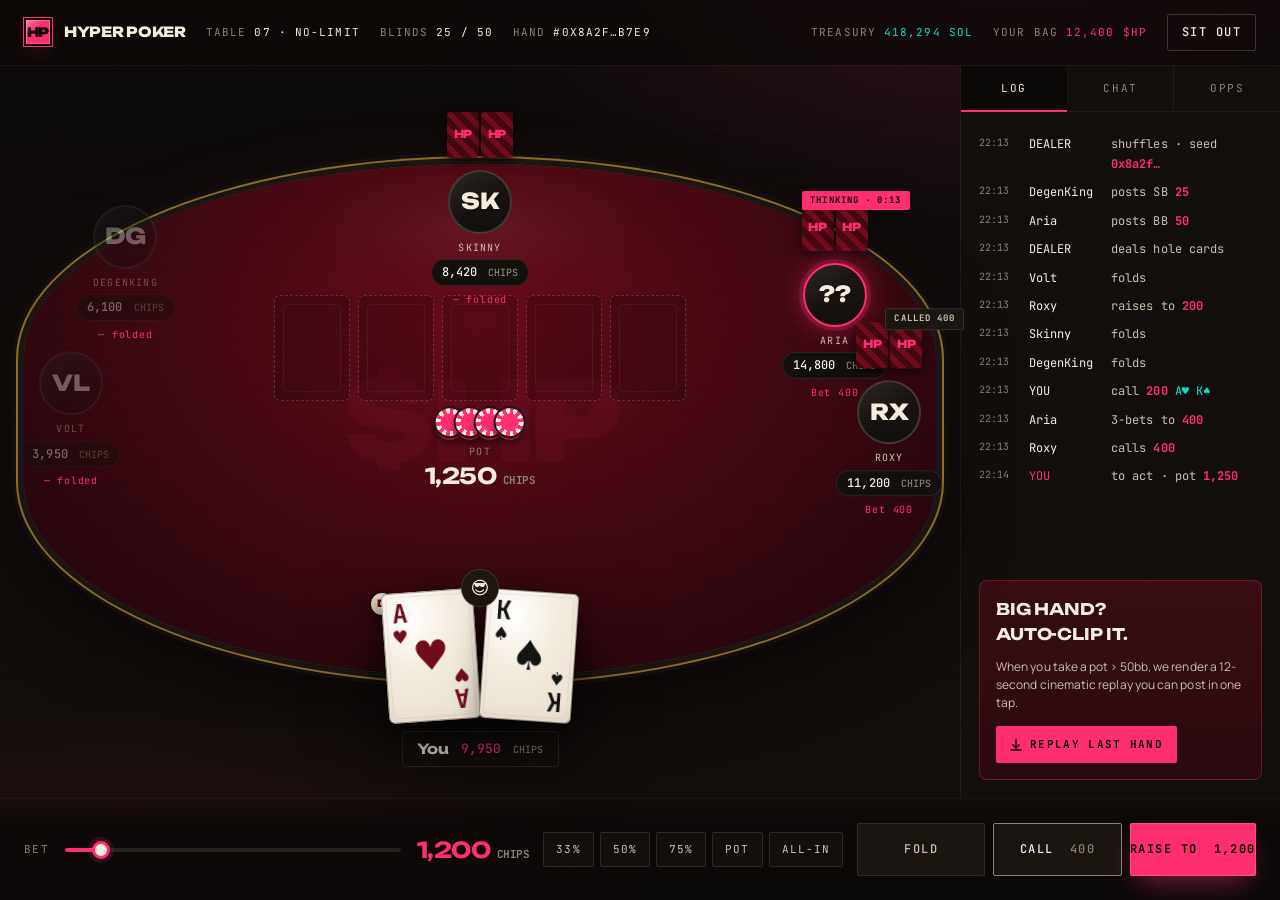
==== commit f4f4d171: "Enhance everything: floating hero cards, leaderboard, FAQ, emotes, confetti Landing - Floating 3D ca" ====
--- a/table.html
+++ b/table.html
@@ -108,6 +108,18 @@
 
         <!-- Dealer button (near hero seat) -->
         <div class="dealer-btn">D</div>
+
+        <!-- Emote rail (toggled on emote button click) -->
+        <button class="emote-toggle" id="emote-toggle" aria-label="Send emote">😎</button>
+        <div class="emote-rail" id="emote-rail">
+          <button data-emote="🔥">🔥</button>
+          <button data-emote="💀">💀</button>
+          <button data-emote="🤡">🤡</button>
+          <button data-emote="😤">😤</button>
+          <button data-emote="🎩">🎩</button>
+          <button data-emote="🃏">🃏</button>
+          <button data-emote="🪙">🪙</button>
+        </div>
 
         <!-- Hero seat (you) -->
         <div class="hero-seat">
--- a/assets/styles.css
+++ b/assets/styles.css
@@ -585,16 +585,27 @@
 
 .mini-card--back {
   background:
-    repeating-linear-gradient(45deg, var(--blood-2) 0 8px, var(--blood) 8px 16px);
-  border: 1px solid rgba(0,0,0,0.4);
+    radial-gradient(80% 60% at 50% 40%, var(--blood) 0%, var(--blood-2) 70%, #1d030a 100%);
+  border: 1px solid rgba(0,0,0,0.5);
+  position: relative;
+  overflow: hidden;
+}
+.mini-card--back::before {
+  content:''; position:absolute; inset: 4px;
+  border: 1px solid rgba(255,45,111,0.3);
+  border-radius: 4px;
+  background:
+    repeating-linear-gradient(45deg, transparent 0 6px, rgba(255,45,111,0.07) 6px 7px),
+    repeating-linear-gradient(-45deg, transparent 0 6px, rgba(0,0,0,0.15) 6px 7px);
 }
 .mini-card--back::after{
   content:'HP'; inset: 0; display:grid; place-items:center;
-  font-family: var(--font-display); font-weight: 800; font-size: 22px;
+  font-family: var(--font-display); font-weight: 900; font-size: 20px;
   color: var(--ember);
   border: none;
-  letter-spacing: -0.04em;
-  text-shadow: 0 0 8px rgba(255,45,111,0.5);
+  letter-spacing: -0.05em;
+  text-shadow: 0 0 12px rgba(255,45,111,0.6), 0 1px 0 rgba(0,0,0,0.6);
+  z-index: 2;
 }
 
 .fan { position:relative; width: 220px; height: 120px; }
@@ -716,10 +727,34 @@
 .holders__col--holder {
   background: linear-gradient(180deg, rgba(110,10,27,0.4) 0%, rgba(17,13,11,0.95) 100%);
   position: relative;
+  overflow: hidden;
+  isolation: isolate;
 }
 .holders__col--holder::before {
   content:''; position:absolute; top:0; left:0; right:0; height:1px;
   background: linear-gradient(90deg, transparent, var(--ember), transparent);
+  z-index: 2;
+}
+/* holographic sweep — diagonal sheen drifts every ~8s */
+.holders__col--holder::after {
+  content:''; position: absolute; inset: 0; pointer-events: none;
+  background: linear-gradient(
+    115deg,
+    transparent 35%,
+    rgba(255,45,111,0.08) 45%,
+    rgba(0,229,199,0.06) 50%,
+    rgba(255,45,111,0.08) 55%,
+    transparent 65%
+  );
+  background-size: 240% 240%;
+  animation: holoSweep 8s linear infinite;
+  z-index: 1;
+  mix-blend-mode: screen;
+}
+.holders__col--holder > * { position: relative; z-index: 3; }
+@keyframes holoSweep {
+  0%   { background-position: 100% 0; }
+  100% { background-position: -100% 0; }
 }
 
 .holders__title {
@@ -863,32 +898,88 @@
   text-transform: uppercase; color: var(--bone-3);
 }
 
-/* ---------- card animations on landing hero ---------- */
-.float-card {
+/* ---------- floating 3D card cluster behind hero ---------- */
+.hero-cluster {
   position: absolute;
-  width: 180px; height: 252px;
+  inset: 0;
+  pointer-events: none;
+  z-index: 0;
+  overflow: hidden;
+  perspective: 1200px;
+}
+.hero-cluster__card {
+  position: absolute;
+  width: 160px; height: 224px;
   border-radius: 10px;
-  background: var(--bone);
+  background: linear-gradient(135deg, #fff 0%, var(--bone) 60%, #d6cab8 100%);
   box-shadow:
-    0 40px 80px -10px rgba(0,0,0,0.7),
-    0 0 0 1px rgba(0,0,0,0.4) inset;
-  pointer-events: none;
-  display:flex; flex-direction:column; padding: 16px;
-  font-family: var(--font-mono); font-weight: 700; color: var(--blood);
+    0 0 0 1px rgba(0,0,0,0.5) inset,
+    0 1px 0 rgba(255,255,255,0.6) inset,
+    0 30px 60px -10px rgba(0,0,0,0.7),
+    0 0 80px rgba(255,45,111,0.08);
+  font-family: var(--font-mono);
+  font-weight: 700;
+  color: var(--blood);
+  display: flex; flex-direction: column; padding: 14px 16px;
   transform-style: preserve-3d;
-}
-.float-card .rank { font-size: 38px; line-height: 1; }
-.float-card .suit { font-size: 32px; line-height: 1; }
-.float-card .center {
+  transition: transform 0.6s cubic-bezier(0.16, 1, 0.3, 1);
+  will-change: transform;
+  opacity: 0.85;
+}
+.hero-cluster__card.black { color: #131313; }
+.hero-cluster__card .rank { font-size: 30px; line-height: 1; }
+.hero-cluster__card .suit { font-size: 26px; line-height: 1; margin-top: 2px; }
+.hero-cluster__card .center {
   position: absolute; inset: 0; display:grid; place-items:center;
-  font-size: 96px; line-height: 1;
-}
-.float-card .corner-bl {
-  position: absolute; bottom: 16px; right: 16px;
+  font-size: 88px; line-height: 1;
+  opacity: 0.85;
+}
+.hero-cluster__card .corner-bl {
+  position: absolute; bottom: 14px; right: 16px;
   transform: rotate(180deg);
-  display:flex; flex-direction:column; align-items: flex-start;
-}
-.float-card.black { color: #131313; }
+  display: flex; flex-direction: column;
+}
+.hero-cluster__card::after {
+  content: ''; position: absolute; inset: 6px;
+  border: 1px solid rgba(0,0,0,0.06);
+  border-radius: 6px; pointer-events: none;
+}
+
+/* card positions — desktop only, offset to right side so they don't fight the type */
+@media (min-width: 1100px){
+  .hero-cluster__card.c1 {
+    top: 18%; right: 38%;
+    transform: rotate(-14deg) translateZ(-60px);
+    animation: float1 14s ease-in-out infinite;
+  }
+  .hero-cluster__card.c2 {
+    top: 8%; right: 18%;
+    transform: rotate(8deg) translateZ(20px);
+    opacity: 0.95;
+    animation: float2 16s ease-in-out infinite;
+  }
+  .hero-cluster__card.c3 {
+    top: 56%; right: 32%;
+    transform: rotate(20deg) translateZ(-30px);
+    opacity: 0.7;
+    animation: float3 12s ease-in-out infinite;
+  }
+}
+@media (max-width: 1099px){ .hero-cluster { display: none; } }
+
+@keyframes float1 {
+  0%, 100% { transform: rotate(-14deg) translateZ(-60px) translateY(0); }
+  50%      { transform: rotate(-12deg) translateZ(-60px) translateY(-12px); }
+}
+@keyframes float2 {
+  0%, 100% { transform: rotate(8deg) translateZ(20px) translateY(0); }
+  50%      { transform: rotate(10deg) translateZ(20px) translateY(-18px); }
+}
+@keyframes float3 {
+  0%, 100% { transform: rotate(20deg) translateZ(-30px) translateY(0); }
+  50%      { transform: rotate(18deg) translateZ(-30px) translateY(-8px); }
+}
+
 
 /* ====================================================
    POKER TABLE PAGE
@@ -1497,6 +1588,280 @@
 .spacer-lg { height: 100px; }
 
 /* ====================================================
+   CHAPTER DIVIDER — magenta scan-line + chapter mark
+   ==================================================== */
+.chapter-rule {
+  display: flex; align-items: center; gap: 14px;
+  padding: 28px 0 0;
+}
+.chapter-rule::before, .chapter-rule::after {
+  content:''; flex:1; height: 1px;
+  background: linear-gradient(90deg, transparent, rgba(244,236,223,0.18), transparent);
+}
+.chapter-rule__mark {
+  display: inline-flex; align-items: center; gap: 10px;
+  font-family: var(--font-mono);
+  font-size: 10px;
+  letter-spacing: 0.22em;
+  text-transform: uppercase;
+  color: var(--bone-3);
+  white-space: nowrap;
+}
+.chapter-rule__mark .pip {
+  display: inline-block;
+  width: 6px; height: 6px;
+  background: var(--ember);
+  transform: rotate(45deg);
+}
+
+/* ====================================================
+   LEADERBOARD / HALL OF FAME
+   ==================================================== */
+.leaderboard {
+  padding: 80px 0;
+  border-top: 1px solid rgba(244,236,223,0.06);
+}
+.leaderboard__grid {
+  display: grid;
+  grid-template-columns: 1fr;
+  gap: 28px;
+}
+@media (min-width: 900px){
+  .leaderboard__grid { grid-template-columns: 1.1fr 1fr; gap: 56px; align-items: start; }
+}
+
+/* podium for top 3 */
+.podium {
+  display: grid;
+  grid-template-columns: 1fr 1.2fr 1fr;
+  gap: 12px;
+  align-items: end;
+  margin-bottom: 24px;
+}
+.podium__col {
+  position: relative;
+  padding: 18px 14px 22px;
+  background: var(--ink-2);
+  border: 1px solid rgba(244,236,223,0.08);
+  border-radius: var(--r-md);
+  display: flex; flex-direction: column; align-items: center; gap: 8px;
+}
+.podium__col--1st { background: linear-gradient(180deg, rgba(230,180,80,0.18), var(--ink-2)); border-color: rgba(230,180,80,0.3); padding: 28px 14px 32px; }
+.podium__col--2nd { padding: 22px 14px 26px; }
+.podium__rank {
+  font-family: var(--font-display);
+  font-weight: 900;
+  font-size: 36px;
+  letter-spacing: -0.04em;
+  line-height: 1;
+  color: var(--bone-3);
+}
+.podium__col--1st .podium__rank { font-size: 56px; color: var(--gold); }
+.podium__col--2nd .podium__rank { font-size: 44px; color: var(--bone-2); }
+.podium__avatar {
+  width: 44px; height: 44px;
+  border-radius: 50%;
+  background: linear-gradient(180deg, var(--ink-3), var(--ink-4));
+  border: 1px solid rgba(244,236,223,0.15);
+  display: grid; place-items: center;
+  font-family: var(--font-display); font-weight: 700; font-size: 14px;
+  color: var(--bone);
+}
+.podium__col--1st .podium__avatar {
+  width: 56px; height: 56px;
+  border: 2px solid var(--gold);
+  box-shadow: 0 0 24px rgba(230,180,80,0.4);
+  font-size: 18px;
+}
+.podium__name {
+  font-family: var(--font-display);
+  font-weight: 600;
+  font-size: 14px;
+  text-transform: uppercase;
+  letter-spacing: -0.01em;
+  text-align: center;
+}
+.podium__earnings {
+  font-family: var(--font-mono);
+  font-size: 12px;
+  color: var(--ember);
+  font-weight: 500;
+}
+.podium__col--1st .podium__earnings { color: var(--gold); font-size: 14px; }
+
+/* leaderboard table */
+.leaderboard__table {
+  background: var(--ink-2);
+  border: 1px solid rgba(244,236,223,0.08);
+  border-radius: var(--r-md);
+  overflow: hidden;
+}
+.leaderboard__head, .leaderboard__row {
+  display: grid;
+  grid-template-columns: 28px 1fr auto auto;
+  gap: 14px;
+  padding: 12px 18px;
+  align-items: center;
+  font-family: var(--font-mono);
+  font-size: 12px;
+}
+.leaderboard__head {
+  background: var(--ink-3);
+  color: var(--bone-3);
+  font-size: 10px;
+  letter-spacing: 0.16em;
+  text-transform: uppercase;
+}
+.leaderboard__row { border-top: 1px solid rgba(244,236,223,0.05); transition: background .2s; }
+.leaderboard__row:hover { background: rgba(255,45,111,0.04); }
+.leaderboard__row .rk { color: var(--bone-3); }
+.leaderboard__row .nm { color: var(--bone); font-family: var(--font-display); font-weight: 600; font-size: 13px; letter-spacing: -0.01em; }
+.leaderboard__row .hd { font-size: 11px; color: var(--bone-3); }
+.leaderboard__row .pl { color: var(--ember); font-weight: 700; font-size: 13px; }
+.leaderboard__row .holder-tag {
+  display: inline-block; margin-left: 6px;
+  padding: 1px 5px;
+  font-size: 8px; letter-spacing: 0.14em;
+  background: rgba(255,45,111,0.15);
+  border: 1px solid rgba(255,45,111,0.4);
+  color: var(--ember);
+  border-radius: 2px;
+  vertical-align: 2px;
+}
+
+/* ====================================================
+   FAQ
+   ==================================================== */
+.faq {
+  padding: 80px 0;
+  border-top: 1px solid rgba(244,236,223,0.06);
+}
+.faq__list { display: grid; gap: 0; }
+.faq__item {
+  border-top: 1px solid rgba(244,236,223,0.08);
+  padding: 0;
+}
+.faq__item:last-child { border-bottom: 1px solid rgba(244,236,223,0.08); }
+.faq__q {
+  width: 100%;
+  display: flex; justify-content: space-between; align-items: center;
+  padding: 22px 0;
+  text-align: left;
+  font-family: var(--font-display);
+  font-weight: 600;
+  font-size: 18px;
+  letter-spacing: -0.02em;
+  text-transform: uppercase;
+  color: var(--bone);
+  cursor: pointer;
+  transition: color .2s;
+}
+.faq__q:hover { color: var(--ember); }
+.faq__sign {
+  font-family: var(--font-mono);
+  font-size: 22px;
+  color: var(--ember);
+  transition: transform .3s var(--ease-out);
+}
+.faq__item.is-open .faq__sign { transform: rotate(45deg); }
+.faq__a {
+  max-height: 0;
+  overflow: hidden;
+  transition: max-height .4s var(--ease-out);
+  color: var(--bone-2);
+  font-size: 15px;
+  line-height: 1.7;
+}
+.faq__a-inner { padding-bottom: 22px; max-width: 70ch; }
+.faq__a-inner em { color: var(--ember); font-style: normal; font-weight: 600; }
+.faq__item.is-open .faq__a { max-height: 320px; }
+
+/* ====================================================
+   CONFETTI / CHIP RAIN — fired on showdown win
+   ==================================================== */
+.confetti-piece {
+  position: fixed;
+  top: -20px;
+  width: 14px; height: 14px;
+  border-radius: 50%;
+  z-index: 7000;
+  pointer-events: none;
+  background: repeating-conic-gradient(from 0deg, var(--ember) 0 18deg, var(--bone) 18deg 36deg);
+  box-shadow: 0 0 0 1px rgba(0,0,0,0.4), 0 2px 0 rgba(0,0,0,0.4);
+}
+.confetti-piece.gold {
+  background: repeating-conic-gradient(from 0deg, var(--gold) 0 18deg, #fff4d6 18deg 36deg);
+}
+.confetti-piece.neon {
+  background: repeating-conic-gradient(from 0deg, var(--neon) 0 18deg, var(--bone) 18deg 36deg);
+}
+
+/* ====================================================
+   EMOTE RAIL on the table
+   ==================================================== */
+.emote-rail {
+  position: absolute;
+  bottom: 130px;
+  left: 50%;
+  transform: translateX(-50%);
+  display: none;
+  gap: 6px;
+  background: rgba(10,8,7,0.9);
+  border: 1px solid rgba(244,236,223,0.12);
+  border-radius: 999px;
+  padding: 6px 10px;
+  z-index: 8;
+  backdrop-filter: blur(8px);
+}
+.emote-rail.is-open { display: flex; }
+.emote-rail button {
+  font-size: 22px;
+  background: transparent;
+  border: 0;
+  cursor: pointer;
+  width: 36px; height: 36px;
+  border-radius: 50%;
+  display: grid; place-items: center;
+  transition: background .15s, transform .15s var(--ease-snap);
+}
+.emote-rail button:hover { background: rgba(255,255,255,0.08); transform: scale(1.15); }
+.emote-toggle {
+  position: absolute;
+  bottom: 70px;
+  left: 50%;
+  transform: translateX(-50%);
+  z-index: 8;
+  width: 38px; height: 38px;
+  border-radius: 50%;
+  background: var(--ink-3);
+  border: 1px solid rgba(244,236,223,0.15);
+  display: grid; place-items: center;
+  font-size: 18px;
+  cursor: pointer;
+  transition: all .2s;
+}
+.emote-toggle:hover { border-color: var(--ember); background: var(--ink-4); }
+
+/* floating emote bubble that drifts up */
+.emote-bubble {
+  position: absolute;
+  font-size: 32px;
+  pointer-events: none;
+  z-index: 9;
+  animation: emoteFloat 1.8s var(--ease-out) forwards;
+}
+@keyframes emoteFloat {
+  0%   { opacity: 0; transform: scale(0.5) translateY(0); }
+  20%  { opacity: 1; transform: scale(1.2) translateY(-10px); }
+  100% { opacity: 0; transform: scale(0.9) translateY(-90px); }
+}
+
+/* custom chip cursor on table */
+.felt {
+  cursor: url("data:image/svg+xml;utf8,<svg xmlns='http://www.w3.org/2000/svg' width='28' height='28' viewBox='0 0 28 28'><circle cx='14' cy='14' r='12' fill='%23FF2D6F' stroke='%230A0807' stroke-width='2'/><circle cx='14' cy='14' r='5' fill='%23F4ECDF'/></svg>") 14 14, auto;
+}
+
+/* ====================================================
    TOURNAMENTS SECTION
    ==================================================== */
 .tournaments {
@@ -1689,8 +2054,29 @@
   background: var(--ink-2);
   border: 1px solid rgba(244,236,223,0.08);
   border-radius: var(--r-md);
-  min-height: 180px;
+  min-height: 220px;
   display: flex; flex-direction: column; justify-content: space-between;
+  overflow: hidden;
+  isolation: isolate;
+}
+.loop__node-icon {
+  width: 48px; height: 48px;
+  display: grid; place-items: center;
+  background: rgba(255,45,111,0.1);
+  border: 1px solid rgba(255,45,111,0.25);
+  border-radius: var(--r-sm);
+  color: var(--ember);
+  margin-bottom: 14px;
+}
+.loop__node--live .loop__node-icon {
+  background: rgba(0,229,199,0.1);
+  border-color: rgba(0,229,199,0.3);
+  color: var(--neon);
+  animation: iconPulse 2.4s ease-in-out infinite;
+}
+@keyframes iconPulse {
+  0%, 100% { box-shadow: 0 0 0 0 rgba(0,229,199,0.4); }
+  50%      { box-shadow: 0 0 0 8px rgba(0,229,199,0); }
 }
 .loop__node--live { border-color: rgba(0,229,199,0.3); background: linear-gradient(180deg, rgba(0,229,199,0.05), var(--ink-2)); }
 .loop__node-num {
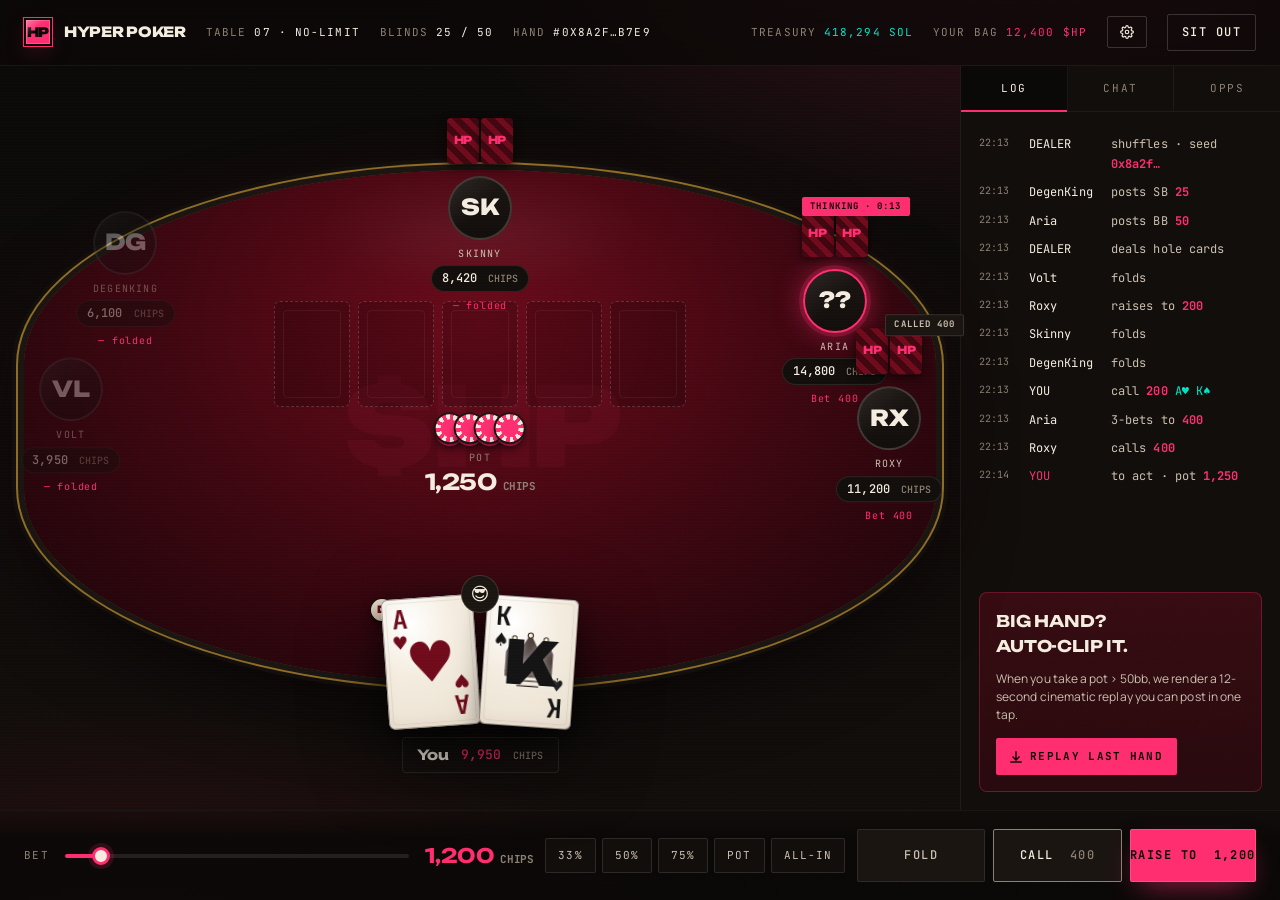
==== commit ba314b9c: "Heavyweight pass: face cards, wallet flow, settings, chat, 404, intro Cards (assets/cards.js) - HPCa" ====
--- a/table.html
+++ b/table.html
@@ -25,6 +25,9 @@
     <div class="table-top__right">
       <span class="table-top__stat"><span class="key">Treasury</span><span class="val val--neon">418,294 SOL</span></span>
       <span class="table-top__stat"><span class="key">Your bag</span><span class="val val--ember">12,400 $HP</span></span>
+      <button class="btn btn--ghost" id="settings-toggle" style="padding:8px 12px;" aria-label="Settings">
+        <svg width="14" height="14" viewBox="0 0 24 24" fill="none" stroke="currentColor" stroke-width="2"><circle cx="12" cy="12" r="3"/><path d="M19.4 15a1.65 1.65 0 0 0 .33 1.82l.06.06a2 2 0 1 1-2.83 2.83l-.06-.06a1.65 1.65 0 0 0-1.82-.33 1.65 1.65 0 0 0-1 1.51V21a2 2 0 1 1-4 0v-.09A1.65 1.65 0 0 0 9 19.4a1.65 1.65 0 0 0-1.82.33l-.06.06a2 2 0 1 1-2.83-2.83l.06-.06a1.65 1.65 0 0 0 .33-1.82 1.65 1.65 0 0 0-1.51-1H3a2 2 0 1 1 0-4h.09A1.65 1.65 0 0 0 4.6 9a1.65 1.65 0 0 0-.33-1.82l-.06-.06a2 2 0 1 1 2.83-2.83l.06.06a1.65 1.65 0 0 0 1.82.33H9a1.65 1.65 0 0 0 1-1.51V3a2 2 0 1 1 4 0v.09a1.65 1.65 0 0 0 1 1.51 1.65 1.65 0 0 0 1.82-.33l.06-.06a2 2 0 1 1 2.83 2.83l-.06.06a1.65 1.65 0 0 0-.33 1.82V9a1.65 1.65 0 0 0 1.51 1H21a2 2 0 1 1 0 4h-.09a1.65 1.65 0 0 0-1.51 1z"/></svg>
+      </button>
       <button class="btn btn--ghost" style="padding:8px 14px;">Sit out</button>
     </div>
   </header>
@@ -123,18 +126,7 @@
 
         <!-- Hero seat (you) -->
         <div class="hero-seat">
-          <div class="hero-seat__cards" id="hero-cards">
-            <div class="card red">
-              <span class="rank">A</span><span class="suit">♥</span>
-              <span class="center">♥</span>
-              <span class="corner-bl"><span class="rank">A</span><span class="suit">♥</span></span>
-            </div>
-            <div class="card black">
-              <span class="rank">K</span><span class="suit">♠</span>
-              <span class="center">♠</span>
-              <span class="corner-bl"><span class="rank">K</span><span class="suit">♠</span></span>
-            </div>
-          </div>
+          <div class="hero-seat__cards" id="hero-cards" data-cards="Ah Ks"></div>
           <div class="hero-seat__info">
             <span class="hero-seat__name">You</span>
             <span class="hero-seat__stack">9,950 <span class="unit">CHIPS</span></span>
@@ -151,7 +143,7 @@
         <button class="rail__tab" data-tab="chat">Chat</button>
         <button class="rail__tab" data-tab="opps">Opps</button>
       </div>
-      <div class="rail__body">
+      <div class="rail__body" data-tab="log">
         <div class="hand-log" id="hand-log">
           <div class="row"><span class="t">22:13</span><span class="who">DEALER</span><span class="what">shuffles · seed <em>0x8a2f…</em></span></div>
           <div class="row"><span class="t">22:13</span><span class="who">DegenKing</span><span class="what">posts SB <em>25</em></span></div>
@@ -168,6 +160,67 @@
         </div>
       </div>
 
+      <!-- Chat tab content (hidden until selected) -->
+      <div class="rail__body" data-tab="chat" style="display:none; flex-direction: column; padding: 0;">
+        <div class="chat-list" id="chat-list" style="padding: 18px; flex: 1; overflow-y: auto;">
+          <div class="chat-msg"><div class="chat-msg__avatar">RX</div><div class="chat-msg__body"><div class="chat-msg__name">Roxy · 2m ago</div><div class="chat-msg__text">nh</div></div></div>
+          <div class="chat-msg"><div class="chat-msg__avatar">DG</div><div class="chat-msg__body"><div class="chat-msg__name">DegenKing · 3m ago</div><div class="chat-msg__text emote">🔥🔥🔥</div></div></div>
+          <div class="chat-msg"><div class="chat-msg__avatar">AR</div><div class="chat-msg__body"><div class="chat-msg__name">Aria · 4m ago</div><div class="chat-msg__text">going to grind this all weekend</div></div></div>
+          <div class="chat-msg"><div class="chat-msg__avatar">VL</div><div class="chat-msg__body"><div class="chat-msg__name">Volt · 5m ago</div><div class="chat-msg__text">brutal river</div></div></div>
+          <div class="chat-msg"><div class="chat-msg__avatar">SK</div><div class="chat-msg__body"><div class="chat-msg__name">Skinny · 7m ago</div><div class="chat-msg__text emote">💀</div></div></div>
+        </div>
+        <div class="chat-input">
+          <input id="chat-input" type="text" placeholder="Say something — / for emotes" maxlength="120" />
+          <button id="chat-send">Send</button>
+        </div>
+      </div>
+
+      <!-- Opps tab content -->
+      <div class="rail__body" data-tab="opps" style="display:none; padding: 18px;">
+        <div class="opps-list">
+          <div class="opp-row">
+            <div class="opp-row__avatar">SK</div>
+            <div class="opp-row__main">
+              <div class="opp-row__name">Skinny</div>
+              <div class="opp-row__stat">VPIP 22 · PFR 17 · AGG 1.8</div>
+            </div>
+            <span class="opp-row__tag tight">Tight</span>
+          </div>
+          <div class="opp-row">
+            <div class="opp-row__avatar">DG</div>
+            <div class="opp-row__main">
+              <div class="opp-row__name">DegenKing</div>
+              <div class="opp-row__stat">VPIP 48 · PFR 22 · AGG 3.2</div>
+            </div>
+            <span class="opp-row__tag loose">Loose</span>
+          </div>
+          <div class="opp-row">
+            <div class="opp-row__avatar">??</div>
+            <div class="opp-row__main">
+              <div class="opp-row__name">Aria</div>
+              <div class="opp-row__stat">VPIP 26 · PFR 21 · AGG 2.4</div>
+            </div>
+            <span class="opp-row__tag gto">GTO</span>
+          </div>
+          <div class="opp-row">
+            <div class="opp-row__avatar">VL</div>
+            <div class="opp-row__main">
+              <div class="opp-row__name">Volt</div>
+              <div class="opp-row__stat">VPIP 38 · PFR 8 · AGG 1.1</div>
+            </div>
+            <span class="opp-row__tag fish">Calling stn</span>
+          </div>
+          <div class="opp-row">
+            <div class="opp-row__avatar">RX</div>
+            <div class="opp-row__main">
+              <div class="opp-row__name">Roxy</div>
+              <div class="opp-row__stat">VPIP 24 · PFR 19 · AGG 2.6</div>
+            </div>
+            <span class="opp-row__tag tight">Tight</span>
+          </div>
+        </div>
+      </div>
+
       <div class="share-callout">
         <h4 class="share-callout__title">Big Hand?<br/>Auto-clip it.</h4>
         <p class="share-callout__sub">When you take a pot &gt; 50bb, we render a 12-second cinematic replay you can post in one tap.</p>
@@ -205,6 +258,28 @@
 
 </div>
 
+<!-- ==================== SETTINGS PANEL ==================== -->
+<div class="settings" id="settings-panel">
+  <div class="settings__title">Settings</div>
+  <div class="settings__row">
+    <div><span class="lbl">Sound effects</span><span class="desc">Chip clicks, deal flips, win thump</span></div>
+    <div class="toggle on" data-pref="sound"></div>
+  </div>
+  <div class="settings__row">
+    <div><span class="lbl">Animations</span><span class="desc">Card flips, chip flies, confetti</span></div>
+    <div class="toggle on" data-pref="anim"></div>
+  </div>
+  <div class="settings__row">
+    <div><span class="lbl">4-color deck</span><span class="desc">Distinct color per suit</span></div>
+    <div class="toggle" data-pref="fourcolor"></div>
+  </div>
+  <div class="settings__row">
+    <div><span class="lbl">Auto-clip wins</span><span class="desc">Render replays of pots &gt; 50bb</span></div>
+    <div class="toggle on" data-pref="autoclip"></div>
+  </div>
+</div>
+
+<script src="assets/cards.js"></script>
 <script src="assets/table.js"></script>
 </body>
 </html>
--- a/assets/styles.css
+++ b/assets/styles.css
@@ -1182,6 +1182,15 @@
 .card.black { color: #131313; }
 .card .rank { font-size: 16px; line-height: 1; }
 .card .suit { font-size: 14px; line-height: 1; }
+/* 4-color deck — diamonds become blue, clubs become green */
+body.fourcolor .card.red:has(.suit) .suit,
+body.fourcolor .card.red .ace-pip,
+body.fourcolor .card.red .pip-cluster .pip,
+body.fourcolor .card.red .face-letter,
+body.fourcolor .card.red .corner-bl .suit,
+body.fourcolor .card.red .corner-bl .rank { /* default red stays for hearts */ }
+body.fourcolor .card[data-suit="d"] { color: #1d6cff; }
+body.fourcolor .card[data-suit="c"] { color: #1c8a3e; }
 @media (min-width: 700px){
   .card .rank { font-size: 22px; }
   .card .suit { font-size: 18px; }
@@ -1190,6 +1199,67 @@
   position: absolute; inset: 0; display: grid; place-items: center;
   font-size: 26px;
 }
+/* face-card centerpiece — stylized SVG ornament behind the rank glyph */
+.card .face-art {
+  position: absolute;
+  inset: 14% 12%;
+  display: grid; place-items: center;
+  pointer-events: none;
+}
+.card .face-art svg { width: 100%; height: 100%; }
+/* face-card big-letter glyph layered on top */
+.card .face-letter {
+  position: absolute;
+  inset: 0;
+  display: grid; place-items: center;
+  font-family: var(--font-display);
+  font-weight: 900;
+  font-size: 44px;
+  letter-spacing: -0.06em;
+  color: currentColor;
+  z-index: 2;
+  text-shadow: 0 0 8px rgba(255,255,255,0.4);
+}
+@media (min-width: 700px){
+  .card .face-letter { font-size: 56px; }
+}
+.hero-seat__cards .card .face-letter { font-size: 60px; }
+
+/* numbered-card pip cluster (2-10) — pips placed at absolute % */
+.card .pip-cluster {
+  position: absolute;
+  inset: 0;
+  pointer-events: none;
+}
+.card .pip-cluster .pip {
+  position: absolute;
+  transform: translate(-50%, -50%);
+  font-size: 14px;
+  line-height: 1;
+  color: currentColor;
+  font-family: var(--font-mono);
+}
+.card .pip-cluster .pip.flip { transform: translate(-50%, -50%) rotate(180deg); }
+@media (min-width: 700px){
+  .card .pip-cluster .pip { font-size: 18px; }
+}
+.hero-seat__cards .card .pip-cluster .pip { font-size: 22px; }
+
+/* ace centerpiece — oversized single pip */
+.card .ace-pip {
+  position: absolute;
+  inset: 0;
+  display: grid; place-items: center;
+  font-size: 42px;
+  color: currentColor;
+}
+@media (min-width: 700px){ .card .ace-pip { font-size: 56px; } }
+.hero-seat__cards .card .ace-pip { font-size: 68px; }
+
+/* hide the legacy single .center span when a face-art / pip-cluster / ace-pip is present */
+.card:has(.face-art) > .center,
+.card:has(.pip-cluster) > .center,
+.card:has(.ace-pip) > .center { display: none; }
 @media (min-width: 700px){ .card .center { font-size: 36px; } }
 .card .corner-bl {
   position: absolute; bottom: 4px; right: 6px; transform: rotate(180deg);
@@ -1437,23 +1507,49 @@
 }
 .hero-seat__stack .unit { color: var(--bone-3); margin-left: 4px; font-size: 10px; }
 
-/* action bar (bottom controls) */
+/* action bar (bottom controls) — robust two-row at narrow widths */
 .action-bar {
-  padding: 24px;
+  padding: 18px 24px;
   background: linear-gradient(180deg, transparent 0%, rgba(10,8,7,0.95) 30%);
   display: grid;
+  gap: 12px;
+  border-top: 1px solid rgba(244,236,223,0.06);
   grid-template-columns: 1fr;
-  gap: 14px;
-  border-top: 1px solid rgba(244,236,223,0.06);
-}
-@media (min-width: 800px){
-  .action-bar { grid-template-columns: 1fr auto auto; align-items:center; }
-}
+  grid-template-areas:
+    "slider"
+    "presets"
+    "actions";
+}
+@media (min-width: 1180px){
+  /* roomy: everything on one row */
+  .action-bar {
+    grid-template-columns: minmax(260px, 1fr) auto auto;
+    grid-template-areas: "slider presets actions";
+    align-items: center;
+  }
+}
+@media (min-width: 720px) and (max-width: 1179px){
+  /* tight desktop: slider+presets share row 1, actions get full row 2 */
+  .action-bar {
+    grid-template-columns: minmax(220px, 1fr) auto;
+    grid-template-areas:
+      "slider presets"
+      "actions actions";
+    align-items: center;
+  }
+}
+.bet-slider     { grid-area: slider; min-width: 0; }
+.bet-presets    { grid-area: presets; }
+.action-buttons { grid-area: actions; min-width: 0; }
+
+.action-buttons .btn { flex: 1 1 0; min-width: 0; padding: 14px 12px; }
+.action-buttons .btn--raise { flex: 1.4 1 0; }
+
 @media (max-width: 720px){
-  .action-bar { padding: 14px; gap: 10px; }
+  .action-bar { padding: 12px 14px; gap: 10px; }
   .bet-presets { flex-wrap: wrap; }
   .bet-presets button { flex: 1; min-width: 56px; padding: 8px 6px; font-size: 10px; }
-  .action-buttons .btn { padding: 14px 12px; font-size: 11px; }
+  .action-buttons .btn { padding: 14px 8px; font-size: 11px; }
 }
 
 .bet-slider {
@@ -1466,8 +1562,10 @@
 }
 .bet-slider__amount {
   font-family: var(--font-display); font-weight: 700;
-  font-size: 22px; letter-spacing: -0.02em;
-  color: var(--ember); min-width: 80px;
+  font-size: 20px; letter-spacing: -0.02em;
+  color: var(--ember);
+  white-space: nowrap;
+  flex-shrink: 0;
 }
 .bet-slider__amount .unit {
   font-family: var(--font-mono); font-size: 11px;
@@ -2416,6 +2514,388 @@
   display: flex; gap: 12px; justify-content: flex-end;
 }
 
+/* ---------- wallet modal ---------- */
+.wallet-list { display: grid; gap: 10px; margin-bottom: 24px; }
+.wallet-row {
+  display: flex; align-items: center; gap: 16px;
+  padding: 16px 18px;
+  background: var(--ink);
+  border: 1px solid rgba(244,236,223,0.08);
+  border-radius: var(--r-md);
+  text-align: left;
+  transition: border-color .2s, transform .15s var(--ease-snap);
+  cursor: pointer;
+  width: 100%;
+}
+.wallet-row:hover { border-color: var(--ember); transform: translateX(2px); }
+.wallet-row__logo {
+  width: 40px; height: 40px;
+  border-radius: 8px;
+  display: grid; place-items: center;
+  flex-shrink: 0;
+  font-family: var(--font-display);
+  font-weight: 900;
+  color: #fff;
+  font-size: 18px;
+}
+.wallet-row__main { flex: 1; }
+.wallet-row__name {
+  font-family: var(--font-display);
+  font-weight: 700;
+  font-size: 16px;
+  letter-spacing: -0.01em;
+  text-transform: uppercase;
+}
+.wallet-row__sub {
+  font-family: var(--font-mono);
+  font-size: 11px;
+  color: var(--bone-3);
+  letter-spacing: 0.06em;
+  text-transform: uppercase;
+  margin-top: 2px;
+}
+.wallet-row__arrow {
+  color: var(--bone-3);
+  transition: transform .25s var(--ease-out), color .2s;
+}
+.wallet-row:hover .wallet-row__arrow { color: var(--ember); transform: translateX(4px); }
+
+/* ---------- mobile drawer ---------- */
+.drawer {
+  position: fixed;
+  inset: 0;
+  z-index: 7500;
+  pointer-events: none;
+}
+.drawer__scrim {
+  position: absolute; inset: 0;
+  background: rgba(10,8,7,0.7);
+  backdrop-filter: blur(8px);
+  opacity: 0;
+  transition: opacity 0.3s var(--ease-out);
+}
+.drawer__panel {
+  position: absolute;
+  top: 0; right: 0; bottom: 0;
+  width: min(360px, 100%);
+  background: var(--ink-2);
+  border-left: 1px solid rgba(244,236,223,0.08);
+  display: flex; flex-direction: column;
+  padding: 24px;
+  transform: translateX(100%);
+  transition: transform 0.4s var(--ease-out);
+  overflow-y: auto;
+}
+.drawer.is-open { pointer-events: auto; }
+.drawer.is-open .drawer__scrim { opacity: 1; }
+.drawer.is-open .drawer__panel { transform: translateX(0); }
+.drawer__close {
+  align-self: flex-end;
+  width: 36px; height: 36px;
+  border-radius: 50%;
+  background: rgba(244,236,223,0.06);
+  display: grid; place-items: center;
+  color: var(--bone-2);
+  font-family: var(--font-mono);
+  font-size: 18px;
+  margin-bottom: 24px;
+}
+.drawer__brand {
+  display: flex; align-items: center; gap: 12px;
+  margin-bottom: 32px;
+  padding-bottom: 24px;
+  border-bottom: 1px solid rgba(244,236,223,0.08);
+}
+.drawer__nav {
+  display: flex; flex-direction: column; gap: 0;
+  margin-bottom: auto;
+}
+.drawer__nav a {
+  padding: 16px 0;
+  font-family: var(--font-display);
+  font-weight: 600;
+  font-size: 22px;
+  letter-spacing: -0.02em;
+  text-transform: uppercase;
+  color: var(--bone);
+  border-bottom: 1px solid rgba(244,236,223,0.06);
+  transition: color .2s, padding-left .25s var(--ease-out);
+}
+.drawer__nav a:hover { color: var(--ember); padding-left: 8px; }
+.drawer__cta {
+  display: grid; gap: 10px;
+  margin-top: 32px;
+}
+
+/* ====================================================
+   TABLE: settings panel
+   ==================================================== */
+.settings {
+  position: fixed;
+  top: 60px;
+  right: 24px;
+  width: 280px;
+  background: var(--ink-2);
+  border: 1px solid rgba(244,236,223,0.1);
+  border-radius: var(--r-md);
+  padding: 20px;
+  z-index: 8000;
+  display: none;
+  box-shadow: 0 30px 60px -10px rgba(0,0,0,0.7);
+}
+.settings.is-open { display: block; animation: settingsIn 0.3s var(--ease-out); }
+@keyframes settingsIn {
+  from { opacity: 0; transform: translateY(-8px); }
+  to   { opacity: 1; transform: none; }
+}
+.settings__title {
+  font-family: var(--font-mono);
+  font-size: 10px;
+  letter-spacing: 0.18em;
+  text-transform: uppercase;
+  color: var(--bone-3);
+  margin-bottom: 16px;
+  padding-bottom: 12px;
+  border-bottom: 1px solid rgba(244,236,223,0.06);
+}
+.settings__row {
+  display: flex; justify-content: space-between; align-items: center;
+  padding: 10px 0;
+  font-size: 13px;
+}
+.settings__row .lbl { color: var(--bone); }
+.settings__row .desc { display: block; color: var(--bone-3); font-size: 11px; margin-top: 2px; }
+
+.toggle {
+  position: relative;
+  width: 36px; height: 20px;
+  background: rgba(244,236,223,0.1);
+  border-radius: 999px;
+  cursor: pointer;
+  transition: background .2s;
+}
+.toggle::after {
+  content:''; position: absolute;
+  top: 2px; left: 2px;
+  width: 16px; height: 16px;
+  border-radius: 50%;
+  background: var(--bone-2);
+  transition: transform 0.25s var(--ease-snap), background .2s;
+}
+.toggle.on { background: var(--ember); }
+.toggle.on::after { transform: translateX(16px); background: var(--ink); }
+
+/* ====================================================
+   TABLE: chat tab content + opps tab content
+   ==================================================== */
+.chat-list {
+  display: flex; flex-direction: column;
+  gap: 10px;
+  font-family: var(--font-body);
+  font-size: 13px;
+}
+.chat-msg {
+  display: flex; align-items: flex-start; gap: 10px;
+  padding: 8px 0;
+}
+.chat-msg__avatar {
+  flex-shrink: 0;
+  width: 28px; height: 28px;
+  border-radius: 50%;
+  background: linear-gradient(180deg, var(--ink-3), var(--ink-4));
+  border: 1px solid rgba(244,236,223,0.12);
+  display: grid; place-items: center;
+  font-family: var(--font-display);
+  font-weight: 700;
+  font-size: 11px;
+  color: var(--bone);
+}
+.chat-msg__body { min-width: 0; }
+.chat-msg__name {
+  font-family: var(--font-mono);
+  font-size: 10px;
+  letter-spacing: 0.12em;
+  text-transform: uppercase;
+  color: var(--bone-3);
+  margin-bottom: 2px;
+}
+.chat-msg__name .me { color: var(--ember); }
+.chat-msg__text {
+  color: var(--bone);
+  line-height: 1.45;
+  word-break: break-word;
+}
+.chat-msg__text.emote { font-size: 24px; }
+
+.chat-input {
+  display: flex; gap: 8px;
+  padding: 12px;
+  border-top: 1px solid rgba(244,236,223,0.06);
+}
+.chat-input input {
+  flex: 1;
+  background: var(--ink-2);
+  border: 1px solid rgba(244,236,223,0.1);
+  border-radius: 4px;
+  padding: 8px 12px;
+  color: var(--bone);
+  font-family: var(--font-mono);
+  font-size: 12px;
+  outline: none;
+}
+.chat-input input:focus { border-color: var(--ember); }
+.chat-input button {
+  padding: 8px 14px;
+  background: var(--ember);
+  color: var(--ink);
+  font-family: var(--font-mono);
+  font-size: 11px;
+  letter-spacing: 0.12em;
+  text-transform: uppercase;
+  font-weight: 700;
+  border-radius: 2px;
+}
+
+.opps-list { display: flex; flex-direction: column; gap: 10px; }
+.opp-row {
+  display: grid;
+  grid-template-columns: 36px 1fr auto;
+  gap: 12px;
+  padding: 10px;
+  background: var(--ink);
+  border: 1px solid rgba(244,236,223,0.06);
+  border-radius: var(--r-sm);
+  align-items: center;
+}
+.opp-row__avatar {
+  width: 36px; height: 36px;
+  border-radius: 50%;
+  background: linear-gradient(180deg, var(--ink-3), var(--ink-4));
+  border: 1px solid rgba(244,236,223,0.12);
+  display: grid; place-items: center;
+  font-family: var(--font-display);
+  font-weight: 700;
+  font-size: 12px;
+}
+.opp-row__main {
+  font-family: var(--font-mono);
+  font-size: 12px;
+  min-width: 0;
+}
+.opp-row__name {
+  color: var(--bone);
+  font-family: var(--font-display);
+  font-weight: 600;
+  font-size: 13px;
+  letter-spacing: -0.01em;
+  text-transform: uppercase;
+}
+.opp-row__stat {
+  font-size: 10px;
+  color: var(--bone-3);
+  letter-spacing: 0.08em;
+  text-transform: uppercase;
+  margin-top: 2px;
+}
+.opp-row__tag {
+  font-family: var(--font-mono);
+  font-size: 9px;
+  letter-spacing: 0.16em;
+  text-transform: uppercase;
+  padding: 2px 6px;
+  border-radius: 2px;
+  border: 1px solid;
+}
+.opp-row__tag.tight  { color: var(--neon); border-color: rgba(0,229,199,0.3); background: rgba(0,229,199,0.05); }
+.opp-row__tag.loose  { color: var(--ember); border-color: rgba(255,45,111,0.3); background: rgba(255,45,111,0.05); }
+.opp-row__tag.gto    { color: var(--gold); border-color: rgba(230,180,80,0.3); background: rgba(230,180,80,0.05); }
+.opp-row__tag.fish   { color: var(--bone-3); border-color: rgba(244,236,223,0.15); }
+
+/* ====================================================
+   AI TELL — chip bobbing + time bank pressure ring
+   ==================================================== */
+@keyframes chipBob {
+  0%, 100% { transform: translateY(0); }
+  50%      { transform: translateY(-3px); }
+}
+.seat--active .seat__stack { animation: chipBob 1s ease-in-out infinite; }
+
+@keyframes timePressure {
+  0%, 100% { box-shadow: 0 0 0 4px rgba(255,45,111,0.2), 0 0 24px rgba(255,45,111,0.4); }
+  50%      { box-shadow: 0 0 0 6px rgba(255,45,111,0.5), 0 0 36px rgba(255,45,111,0.9); }
+}
+.seat--active.is-pressure .seat__avatar {
+  border-color: var(--ember);
+  animation: timePressure 0.6s ease-in-out infinite;
+}
+.seat--active.is-pressure .seat__action-tag {
+  background: var(--ember);
+  animation: chipBob 0.4s ease-in-out infinite;
+}
+
+/* ====================================================
+   INTRO SPLASH (first visit)
+   ==================================================== */
+.intro {
+  position: fixed;
+  inset: 0;
+  z-index: 9500;
+  background: var(--ink);
+  display: grid;
+  place-items: center;
+  pointer-events: auto;
+}
+.intro.hide {
+  pointer-events: none;
+  animation: introOut 0.6s var(--ease-out) forwards;
+}
+@keyframes introOut {
+  to { opacity: 0; transform: scale(1.04); }
+}
+.intro__inner {
+  display: flex; flex-direction: column; align-items: center;
+  gap: 18px;
+}
+.intro__mark {
+  width: 88px; height: 88px;
+  background: var(--ember);
+  display: grid; place-items: center;
+  font-family: var(--font-display);
+  font-weight: 900;
+  font-size: 36px;
+  color: var(--ink);
+  border: 4px solid var(--ink);
+  outline: 2px solid var(--ember);
+  letter-spacing: -0.04em;
+  box-shadow: 0 0 80px rgba(255,45,111,0.7);
+  animation: introMark 1.4s var(--ease-out) forwards;
+}
+@keyframes introMark {
+  0%   { opacity: 0; transform: scale(0.5) rotate(-30deg); }
+  60%  { opacity: 1; transform: scale(1.1) rotate(8deg); }
+  100% { opacity: 1; transform: scale(1) rotate(0); }
+}
+.intro__name {
+  font-family: var(--font-display);
+  font-weight: 800;
+  font-size: 28px;
+  letter-spacing: -0.04em;
+  text-transform: uppercase;
+  color: var(--bone);
+  opacity: 0;
+  animation: introFade 0.6s var(--ease-out) 0.7s forwards;
+}
+.intro__name .ticker { color: var(--bone-3); font-family: var(--font-mono); font-weight: 500; font-size: 14px; margin-left: 8px; vertical-align: 4px; }
+.intro__line {
+  font-family: var(--font-editorial);
+  font-style: italic;
+  color: var(--ember);
+  font-size: 18px;
+  opacity: 0;
+  animation: introFade 0.6s var(--ease-out) 0.95s forwards;
+}
+@keyframes introFade { to { opacity: 1; } }
+
 /* ---------- responsive tweaks for the hero card stack ---------- */
 @media (max-width: 1099px){
   .hero-card-stack { display: none; }
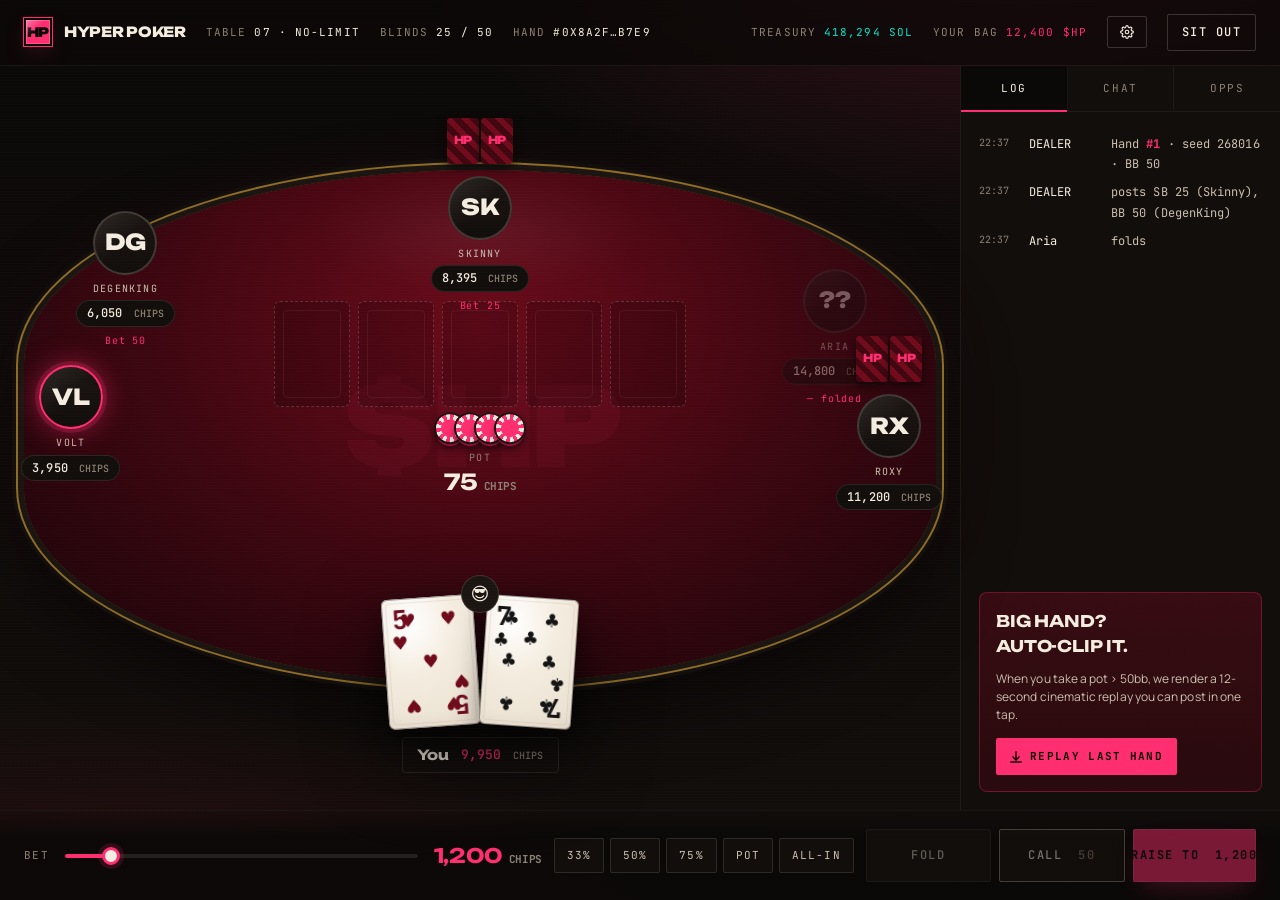
==== commit f331d75d: "Make poker actually play: real engine + lobby + profile Engine (assets/poker.js) - Fisher-Yates shuf" ====
--- a/table.html
+++ b/table.html
@@ -71,14 +71,14 @@
           <div class="seat__bet">— folded</div>
         </div>
 
-        <div class="seat seat--folded seat--tl" data-pos="tl">
+        <div class="seat seat--tl" data-pos="tl">
           <div class="seat__avatar">DG</div>
           <div class="seat__name">DegenKing</div>
           <div class="seat__stack">6,100 <span class="unit">CHIPS</span></div>
           <div class="seat__bet">— folded</div>
         </div>
 
-        <div class="seat seat--active seat--tr" data-pos="tr">
+        <div class="seat seat--tr" data-pos="tr">
           <div class="seat__action-tag">Thinking · 0:14</div>
           <div class="seat__cards">
             <div class="mini-back"></div>
@@ -90,7 +90,7 @@
           <div class="seat__bet">Bet 400</div>
         </div>
 
-        <div class="seat seat--folded seat--ml" data-pos="ml">
+        <div class="seat seat--ml" data-pos="ml">
           <div class="seat__avatar">VL</div>
           <div class="seat__name">Volt</div>
           <div class="seat__stack">3,950 <span class="unit">CHIPS</span></div>
@@ -109,8 +109,6 @@
           <div class="seat__bet">Bet 400</div>
         </div>
 
-        <!-- Dealer button (near hero seat) -->
-        <div class="dealer-btn">D</div>
 
         <!-- Emote rail (toggled on emote button click) -->
         <button class="emote-toggle" id="emote-toggle" aria-label="Send emote">😎</button>
@@ -126,7 +124,7 @@
 
         <!-- Hero seat (you) -->
         <div class="hero-seat">
-          <div class="hero-seat__cards" id="hero-cards" data-cards="Ah Ks"></div>
+          <div class="hero-seat__cards" id="hero-cards"></div>
           <div class="hero-seat__info">
             <span class="hero-seat__name">You</span>
             <span class="hero-seat__stack">9,950 <span class="unit">CHIPS</span></span>
@@ -280,6 +278,7 @@
 </div>
 
 <script src="assets/cards.js"></script>
+<script src="assets/poker.js"></script>
 <script src="assets/table.js"></script>
 </body>
 </html>
--- a/assets/styles.css
+++ b/assets/styles.css
@@ -1449,8 +1449,12 @@
   background: var(--ink-3); color: var(--bone-2); border:1px solid rgba(244,236,223,0.12);
 }
 
-/* dealer button */
-.dealer-btn {
+/* dealer button — pinned to the seat that has has-button class */
+.seat.has-button::after {
+  content: 'D';
+  position: absolute;
+  bottom: -10px;
+  right: -10px;
   width: 22px; height: 22px;
   background: linear-gradient(180deg, var(--bone) 0%, #d8c8a8 100%);
   border-radius: 50%;
@@ -1458,7 +1462,6 @@
   font-family: var(--font-display); font-weight: 900;
   font-size: 10px;
   color: var(--blood);
-  position: absolute;
   box-shadow: 0 4px 10px rgba(0,0,0,0.6), 0 0 0 1px rgba(0,0,0,0.3);
   z-index: 6;
 }
@@ -1684,6 +1687,378 @@
 
 /* small utility */
 .spacer-lg { height: 100px; }
+
+/* ====================================================
+   LOBBY PAGE
+   ==================================================== */
+.lobby {
+  padding: 56px 0 96px;
+  position: relative;
+}
+.lobby__head {
+  display: flex; justify-content: space-between; align-items: end; gap: 32px;
+  margin-bottom: 40px;
+  flex-wrap: wrap;
+}
+.lobby__title {
+  font-family: var(--font-display);
+  font-weight: 800;
+  font-size: clamp(48px, 8vw, 96px);
+  letter-spacing: -0.045em;
+  line-height: 0.88;
+  text-transform: uppercase;
+  margin: 0;
+}
+.lobby__title em { font-family: var(--font-editorial); font-style: italic; font-weight: 400; color: var(--ember); text-transform: none; }
+.lobby__filters { display: flex; gap: 6px; flex-wrap: wrap; }
+.lobby__filters button {
+  padding: 8px 14px;
+  font-family: var(--font-mono);
+  font-size: 11px;
+  letter-spacing: 0.12em;
+  text-transform: uppercase;
+  background: var(--ink-2);
+  border: 1px solid rgba(244,236,223,0.1);
+  border-radius: 2px;
+  color: var(--bone-2);
+  cursor: pointer;
+  transition: all .15s var(--ease-snap);
+}
+.lobby__filters button:hover { color: var(--ember); border-color: var(--ember); }
+.lobby__filters button.active { background: var(--ember); color: var(--ink); font-weight: 700; border-color: var(--ember); }
+
+.lobby__grid {
+  display: grid;
+  gap: 14px;
+  grid-template-columns: 1fr;
+}
+@media (min-width: 700px){ .lobby__grid { grid-template-columns: 1fr 1fr; } }
+@media (min-width: 1100px){ .lobby__grid { grid-template-columns: repeat(3, 1fr); } }
+
+.lobby-card {
+  position: relative;
+  padding: 24px;
+  background: var(--ink-2);
+  border: 1px solid rgba(244,236,223,0.08);
+  border-radius: var(--r-md);
+  transition: transform .25s var(--ease-out), border-color .2s;
+  display: flex; flex-direction: column;
+  overflow: hidden;
+}
+.lobby-card:hover { transform: translateY(-3px); border-color: rgba(255,45,111,0.3); }
+.lobby-card__head {
+  display: flex; justify-content: space-between; align-items: flex-start;
+  margin-bottom: 20px;
+}
+.lobby-card__name {
+  font-family: var(--font-display);
+  font-weight: 700;
+  font-size: 22px;
+  letter-spacing: -0.02em;
+  text-transform: uppercase;
+  margin: 0 0 4px;
+}
+.lobby-card__sub {
+  font-family: var(--font-mono);
+  font-size: 11px;
+  letter-spacing: 0.12em;
+  text-transform: uppercase;
+  color: var(--bone-3);
+}
+.lobby-card__seats {
+  display: flex; gap: 4px;
+}
+.lobby-card__seat {
+  width: 8px; height: 8px;
+  border-radius: 50%;
+  background: rgba(244,236,223,0.15);
+}
+.lobby-card__seat.taken { background: var(--ember); box-shadow: 0 0 6px rgba(255,45,111,0.5); }
+
+/* mini felt preview inside lobby card */
+.lobby-card__felt {
+  position: relative;
+  height: 100px;
+  background: radial-gradient(60% 80% at 50% 30%, rgba(110,10,27,0.95) 0%, rgba(63,6,16,0.95) 60%, rgba(35,4,10,1) 100%);
+  border-radius: 50% / 32%;
+  box-shadow: 0 0 0 3px var(--ink-3), 0 0 0 4px var(--gold-2);
+  display: grid; place-items: center;
+  margin: 0 auto 18px;
+  width: 80%;
+  font-family: var(--font-display);
+  font-weight: 800;
+  font-size: 24px;
+  letter-spacing: -0.03em;
+  color: rgba(255,45,111,0.5);
+}
+.lobby-card__rows {
+  display: grid; gap: 4px;
+  font-family: var(--font-mono);
+  font-size: 12px;
+  margin-bottom: 18px;
+}
+.lobby-card__row {
+  display: flex; justify-content: space-between;
+  padding: 6px 0;
+  border-top: 1px solid rgba(244,236,223,0.06);
+}
+.lobby-card__row:first-child { border-top: 0; }
+.lobby-card__row .k { color: var(--bone-3); text-transform: uppercase; letter-spacing: 0.08em; font-size: 10px; }
+.lobby-card__row .v { color: var(--bone); }
+.lobby-card__row .v--neon { color: var(--neon); }
+.lobby-card__row .v--ember { color: var(--ember); }
+
+.lobby-card__cta {
+  margin-top: auto;
+  width: 100%;
+  padding: 12px;
+  font-family: var(--font-mono);
+  font-size: 11px;
+  letter-spacing: 0.14em;
+  text-transform: uppercase;
+  font-weight: 700;
+  background: var(--ember);
+  color: var(--ink);
+  border-radius: 2px;
+  text-align: center;
+  display: inline-flex; align-items: center; justify-content: center; gap: 8px;
+}
+.lobby-card__cta:hover { background: var(--ember-2); }
+.lobby-card[data-locked="true"] { opacity: 0.7; }
+.lobby-card[data-locked="true"] .lobby-card__cta {
+  background: var(--ink-3);
+  color: var(--bone-3);
+  border: 1px solid rgba(244,236,223,0.1);
+}
+
+/* ====================================================
+   PROFILE PAGE
+   ==================================================== */
+.profile {
+  padding: 48px 0 80px;
+}
+.profile__head {
+  display: grid;
+  grid-template-columns: 1fr;
+  gap: 28px;
+  margin-bottom: 48px;
+}
+@media (min-width: 800px){
+  .profile__head { grid-template-columns: 200px 1fr; align-items: end; }
+}
+.profile__avatar {
+  width: 180px; height: 180px;
+  background: linear-gradient(180deg, rgba(110,10,27,0.4), var(--ink-2));
+  border: 3px solid var(--ember);
+  outline: 2px solid var(--ember);
+  outline-offset: 4px;
+  display: grid; place-items: center;
+  font-family: var(--font-display);
+  font-weight: 900;
+  font-size: 76px;
+  letter-spacing: -0.04em;
+  color: var(--ember);
+  box-shadow: 0 0 60px -10px rgba(255,45,111,0.5);
+}
+.profile__title {
+  font-family: var(--font-display);
+  font-weight: 800;
+  font-size: clamp(48px, 7vw, 80px);
+  letter-spacing: -0.045em;
+  line-height: 0.88;
+  text-transform: uppercase;
+  margin: 0 0 8px;
+}
+.profile__sub {
+  font-family: var(--font-mono);
+  font-size: 11px;
+  letter-spacing: 0.18em;
+  text-transform: uppercase;
+  color: var(--bone-3);
+  margin-bottom: 18px;
+}
+.profile__sub .holder {
+  display: inline-block; margin-left: 10px; padding: 2px 8px;
+  background: rgba(255,45,111,0.15); border: 1px solid rgba(255,45,111,0.4);
+  color: var(--ember); border-radius: 2px; font-weight: 700;
+}
+.profile__stats {
+  display: grid;
+  grid-template-columns: repeat(2, 1fr);
+  gap: 16px;
+  margin-bottom: 56px;
+}
+@media (min-width: 800px){ .profile__stats { grid-template-columns: repeat(4, 1fr); } }
+.profile-stat {
+  padding: 24px;
+  background: var(--ink-2);
+  border: 1px solid rgba(244,236,223,0.08);
+  border-radius: var(--r-md);
+}
+.profile-stat__key {
+  font-family: var(--font-mono);
+  font-size: 10px;
+  letter-spacing: 0.16em;
+  text-transform: uppercase;
+  color: var(--bone-3);
+  margin-bottom: 8px;
+}
+.profile-stat__val {
+  font-family: var(--font-display);
+  font-weight: 800;
+  font-size: 36px;
+  letter-spacing: -0.03em;
+  line-height: 1;
+}
+.profile-stat__val .unit { font-family: var(--font-mono); font-size: 12px; color: var(--bone-3); margin-left: 6px; }
+.profile-stat__val--ember { color: var(--ember); }
+.profile-stat__val--neon { color: var(--neon); }
+.profile-stat__delta {
+  margin-top: 8px;
+  font-family: var(--font-mono); font-size: 11px;
+  color: var(--bone-3);
+}
+.profile-stat__delta .pos { color: var(--neon); }
+.profile-stat__delta .neg { color: var(--ember); }
+
+.profile__columns {
+  display: grid; gap: 28px;
+  grid-template-columns: 1fr;
+}
+@media (min-width: 900px){ .profile__columns { grid-template-columns: 1.3fr 1fr; gap: 56px; } }
+
+.replay-list { display: flex; flex-direction: column; gap: 0; border-radius: var(--r-md); overflow: hidden; border: 1px solid rgba(244,236,223,0.08); }
+.replay-row {
+  display: grid;
+  grid-template-columns: 80px 1fr auto auto;
+  gap: 16px;
+  padding: 16px 18px;
+  background: var(--ink-2);
+  border-top: 1px solid rgba(244,236,223,0.06);
+  align-items: center;
+  transition: background .2s;
+  cursor: pointer;
+}
+.replay-row:first-child { border-top: 0; }
+.replay-row:hover { background: rgba(255,45,111,0.06); }
+.replay-row__thumb {
+  width: 80px; height: 50px;
+  background: radial-gradient(60% 80% at 50% 30%, rgba(110,10,27,0.95) 0%, rgba(35,4,10,1) 100%);
+  border-radius: 4px;
+  display: grid; place-items: center;
+  font-size: 14px;
+  color: rgba(255,45,111,0.6);
+  position: relative;
+}
+.replay-row__thumb::after {
+  content: '▶'; position: absolute; inset: 0; display: grid; place-items: center;
+  color: var(--bone); font-size: 12px;
+  background: rgba(0,0,0,0.4);
+  border-radius: 4px;
+  opacity: 0; transition: opacity .15s;
+}
+.replay-row:hover .replay-row__thumb::after { opacity: 1; }
+.replay-row__main .nm {
+  font-family: var(--font-display); font-weight: 600; font-size: 14px;
+  letter-spacing: -0.01em; text-transform: uppercase;
+}
+.replay-row__main .meta {
+  font-family: var(--font-mono); font-size: 11px;
+  color: var(--bone-3); letter-spacing: 0.06em; margin-top: 2px;
+}
+.replay-row__amt {
+  font-family: var(--font-display); font-weight: 700; font-size: 16px;
+  color: var(--neon); letter-spacing: -0.02em;
+}
+.replay-row__amt.neg { color: var(--ember); }
+.replay-row__time {
+  font-family: var(--font-mono); font-size: 10px;
+  color: var(--bone-3); letter-spacing: 0.12em; text-transform: uppercase;
+}
+@media (max-width: 720px){
+  .replay-row { grid-template-columns: 60px 1fr auto; }
+  .replay-row__thumb { width: 60px; height: 38px; }
+  .replay-row__time { display: none; }
+}
+
+.activity-graph {
+  background: var(--ink-2);
+  border: 1px solid rgba(244,236,223,0.08);
+  border-radius: var(--r-md);
+  padding: 24px;
+  margin-top: 28px;
+}
+.activity-graph__title {
+  font-family: var(--font-mono);
+  font-size: 10px;
+  letter-spacing: 0.18em;
+  text-transform: uppercase;
+  color: var(--bone-3);
+  margin-bottom: 20px;
+}
+.activity-bars {
+  display: grid;
+  grid-template-columns: repeat(28, 1fr);
+  gap: 3px;
+  align-items: end;
+  height: 80px;
+}
+.activity-bars__bar {
+  background: var(--ember);
+  opacity: 0.6;
+  border-radius: 2px 2px 0 0;
+  min-height: 2px;
+  transition: opacity .2s;
+}
+.activity-bars__bar:hover { opacity: 1; }
+
+/* ====================================================
+   ATMOSPHERIC HERO DUST PARTICLES
+   ==================================================== */
+.hero-dust {
+  position: absolute;
+  inset: 0;
+  pointer-events: none;
+  z-index: 0;
+  overflow: hidden;
+}
+.hero-dust span {
+  position: absolute;
+  width: 2px; height: 2px;
+  background: var(--bone);
+  border-radius: 50%;
+  opacity: 0;
+  animation: dustFloat 14s linear infinite;
+}
+@keyframes dustFloat {
+  0%   { opacity: 0; transform: translateY(100vh) translateX(0); }
+  10%  { opacity: 0.4; }
+  90%  { opacity: 0.3; }
+  100% { opacity: 0; transform: translateY(-10vh) translateX(40px); }
+}
+
+/* ====================================================
+   ANIMATED LOOP ARROWS
+   ==================================================== */
+@media (min-width: 900px){
+  .loop__node:not(:last-child)::before {
+    animation: arrowPulse 2s var(--ease-out) infinite;
+  }
+}
+@keyframes arrowPulse {
+  0%, 100% { opacity: 1; transform: translateY(-50%) translateX(8px); }
+  50%      { opacity: 0.5; transform: translateY(-50%) translateX(14px); }
+}
+
+/* tournament live — pulse the live banner gradient */
+.tourney-live {
+  background-size: 200% 100% !important;
+  animation: liveGradient 8s ease-in-out infinite;
+}
+@keyframes liveGradient {
+  0%, 100% { background-position: 0% 50%; }
+  50%      { background-position: 100% 50%; }
+}
 
 /* ====================================================
    CHAPTER DIVIDER — magenta scan-line + chapter mark
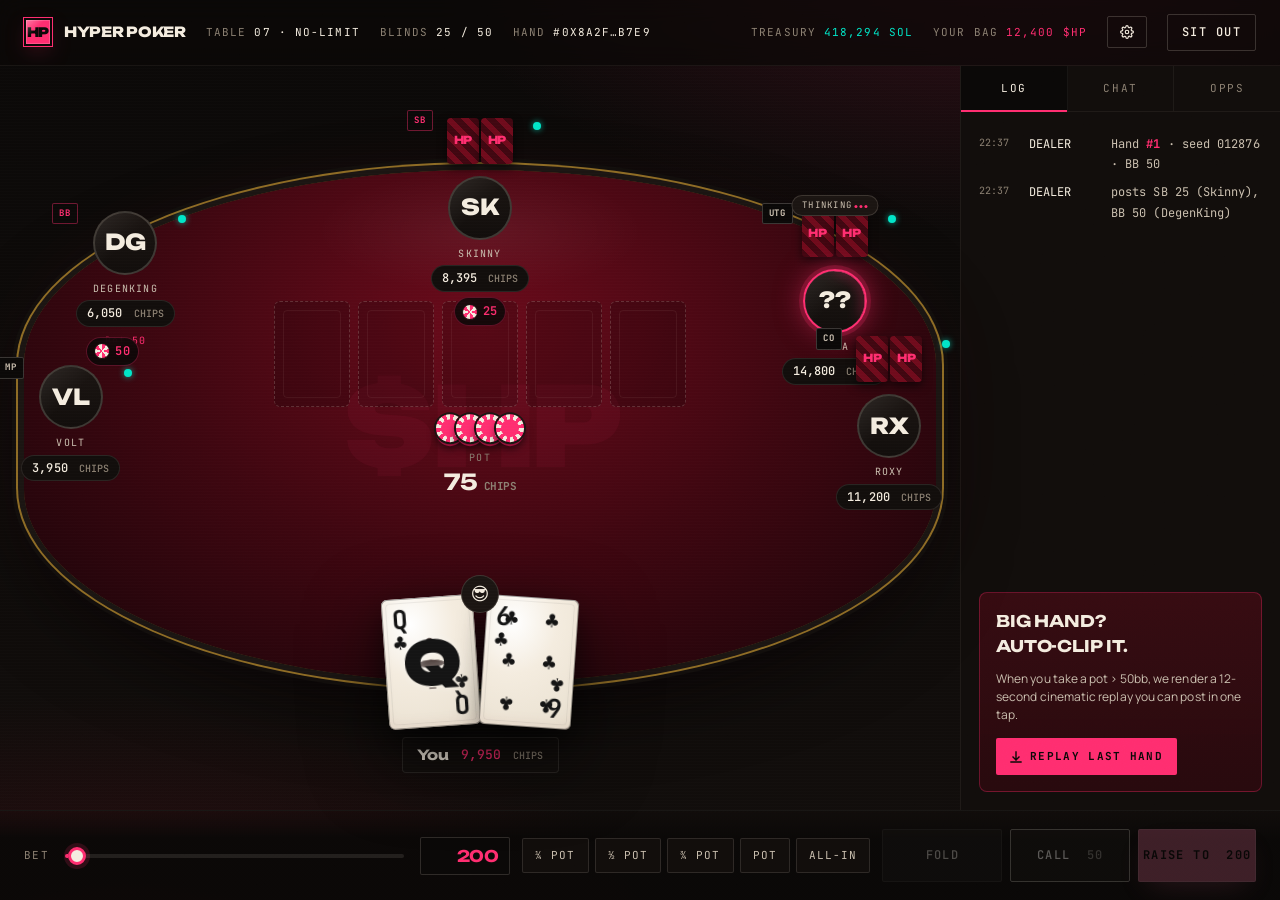
==== commit ba4c453e: "Multiplayer feel: bet stacks, positions, timer ring, showdown Game feel - Bets render as a chip-and-" ====
--- a/table.html
+++ b/table.html
@@ -235,16 +235,16 @@
   <footer class="action-bar">
     <div class="bet-slider">
       <span class="bet-slider__label">Bet</span>
-      <input type="range" id="bet-range" min="400" max="9950" value="1200" />
-      <div class="bet-slider__amount"><span id="bet-amount">1,200</span><span class="unit">CHIPS</span></div>
+      <input type="range" id="bet-range" min="100" max="9950" value="200" step="25" />
+      <input type="number" id="bet-input" class="bet-input" value="200" min="100" max="9950" step="25" aria-label="Bet amount" />
     </div>
 
     <div class="bet-presets">
-      <button data-pct="33">33%</button>
-      <button data-pct="50">50%</button>
-      <button data-pct="75">75%</button>
-      <button data-pct="100">POT</button>
-      <button data-pct="200">ALL-IN</button>
+      <button data-pct="25">¼ pot</button>
+      <button data-pct="50">½ pot</button>
+      <button data-pct="75">¾ pot</button>
+      <button data-pct="100">Pot</button>
+      <button data-pct="200">All-in</button>
     </div>
 
     <div class="action-buttons">
--- a/assets/styles.css
+++ b/assets/styles.css
@@ -1449,6 +1449,192 @@
   background: var(--ink-3); color: var(--bone-2); border:1px solid rgba(244,236,223,0.12);
 }
 
+/* ---- bet stack in front of each seat ----------------------- */
+.bet-stack {
+  position: absolute;
+  display: flex; align-items: center; gap: 6px;
+  padding: 4px 8px;
+  background: rgba(10,8,7,0.85);
+  border: 1px solid rgba(255,45,111,0.3);
+  border-radius: 999px;
+  z-index: 4;
+  font-family: var(--font-mono);
+  font-weight: 600;
+  font-size: 12px;
+  color: var(--ember);
+  white-space: nowrap;
+  pointer-events: none;
+  animation: betPop .3s var(--ease-out);
+  backdrop-filter: blur(4px);
+}
+.bet-stack__chip {
+  width: 14px; height: 14px;
+  border-radius: 50%;
+  background: repeating-conic-gradient(from 0deg, var(--ember) 0 36deg, var(--bone) 36deg 72deg);
+  box-shadow: 0 0 0 1px var(--ink-3), 0 1px 0 #931039;
+  flex-shrink: 0;
+}
+@keyframes betPop {
+  0%   { opacity: 0; transform: scale(0.6); }
+  100% { opacity: 1; transform: scale(1); }
+}
+@keyframes betSweep {
+  to { opacity: 0; transform: translate(var(--dx), var(--dy)) scale(0.4); }
+}
+
+/* ---- position chip (UTG / MP / CO / BTN / SB / BB) --------- */
+.pos-chip {
+  position: absolute;
+  top: -8px; left: -8px;
+  font-family: var(--font-mono);
+  font-size: 9px;
+  letter-spacing: 0.1em;
+  font-weight: 700;
+  padding: 3px 6px;
+  background: var(--ink);
+  color: var(--bone-2);
+  border: 1px solid rgba(244,236,223,0.2);
+  border-radius: 2px;
+  z-index: 6;
+}
+.pos-chip[data-pos="BTN"] { background: var(--bone); color: var(--blood); border-color: var(--bone); }
+.pos-chip[data-pos="SB"], .pos-chip[data-pos="BB"] { color: var(--ember); border-color: rgba(255,45,111,0.4); }
+
+/* ---- thinking dots tag ------------------------------------- */
+.thinking-tag {
+  position: absolute;
+  top: -16px;
+  left: 50%;
+  transform: translateX(-50%);
+  background: var(--ink-3);
+  border: 1px solid rgba(244,236,223,0.15);
+  padding: 3px 10px;
+  border-radius: 999px;
+  font-family: var(--font-mono);
+  font-size: 9px;
+  letter-spacing: 0.14em;
+  text-transform: uppercase;
+  color: var(--bone-2);
+  z-index: 7;
+  white-space: nowrap;
+}
+.thinking-tag .dot {
+  display: inline-block;
+  width: 3px; height: 3px;
+  border-radius: 50%;
+  background: var(--ember);
+  margin-left: 2px;
+  animation: thinkDot 1.2s infinite;
+}
+.thinking-tag .dot:nth-child(2) { animation-delay: 0.15s; }
+.thinking-tag .dot:nth-child(3) { animation-delay: 0.3s; }
+@keyframes thinkDot {
+  0%, 100% { opacity: 0.3; transform: translateY(0); }
+  50%      { opacity: 1; transform: translateY(-2px); }
+}
+
+/* ---- depleting action-timer ring around active avatar ------- */
+.timer-ring {
+  position: absolute;
+  inset: -6px;
+  pointer-events: none;
+  z-index: 5;
+}
+.timer-ring svg { width: 100%; height: 100%; transform: rotate(-90deg); }
+.timer-ring circle { fill: none; stroke-width: 2.5; }
+.timer-ring .track { stroke: rgba(244,236,223,0.1); }
+.timer-ring .fill {
+  stroke: var(--ember);
+  stroke-linecap: round;
+  transition: stroke-dashoffset 1s linear, stroke 0.3s;
+  filter: drop-shadow(0 0 6px var(--ember));
+}
+.seat.is-pressure .timer-ring .fill { stroke: var(--ember-2); }
+
+/* ---- live online dot per seat ------------------------------- */
+.seat__online {
+  position: absolute;
+  top: 4px; right: 4px;
+  width: 8px; height: 8px;
+  border-radius: 50%;
+  background: var(--neon);
+  box-shadow: 0 0 6px rgba(0,229,199,0.7);
+  z-index: 6;
+}
+.seat--folded .seat__online { background: var(--bone-3); box-shadow: none; }
+
+/* ---- win amount float-up over pot --------------------------- */
+.win-pop {
+  position: absolute;
+  left: 50%;
+  top: 56%;
+  transform: translateX(-50%);
+  font-family: var(--font-display);
+  font-weight: 900;
+  font-size: 56px;
+  letter-spacing: -0.04em;
+  color: var(--gold);
+  text-shadow: 0 0 30px rgba(230,180,80,0.8);
+  z-index: 10;
+  pointer-events: none;
+  animation: winPop 1.8s var(--ease-out) forwards;
+}
+@keyframes winPop {
+  0%   { opacity: 0; transform: translateX(-50%) scale(0.5); }
+  20%  { opacity: 1; transform: translateX(-50%) scale(1.15); }
+  60%  { opacity: 1; transform: translateX(-50%) scale(1) translateY(0); }
+  100% { opacity: 0; transform: translateX(-50%) scale(0.95) translateY(-80px); }
+}
+
+/* ---- showdown banner mid-felt ------------------------------- */
+.hand-banner {
+  position: absolute;
+  left: 50%;
+  top: 38%;
+  transform: translate(-50%, -50%);
+  background: linear-gradient(180deg, rgba(10,8,7,0.95), rgba(17,13,11,0.98));
+  border: 1px solid rgba(255,45,111,0.4);
+  padding: 12px 24px;
+  z-index: 12;
+  text-align: center;
+  border-radius: 4px;
+  pointer-events: none;
+  animation: bannerIn .5s var(--ease-out);
+  backdrop-filter: blur(8px);
+}
+.hand-banner::before {
+  content: '';
+  position: absolute; top: 0; left: 0; right: 0; height: 1px;
+  background: linear-gradient(90deg, transparent, var(--ember), transparent);
+}
+.hand-banner__name {
+  font-family: var(--font-mono);
+  font-size: 9px;
+  letter-spacing: 0.18em;
+  text-transform: uppercase;
+  color: var(--bone-3);
+  margin-bottom: 4px;
+}
+.hand-banner__hand {
+  font-family: var(--font-display);
+  font-weight: 700;
+  font-size: 22px;
+  letter-spacing: -0.02em;
+  text-transform: uppercase;
+  color: var(--bone);
+}
+.hand-banner__hand em {
+  font-family: var(--font-editorial);
+  font-style: italic;
+  font-weight: 400;
+  color: var(--ember);
+  text-transform: none;
+}
+@keyframes bannerIn {
+  from { opacity: 0; transform: translate(-50%, -50%) scale(0.85); }
+  to   { opacity: 1; transform: translate(-50%, -50%) scale(1); }
+}
+
 /* dealer button — pinned to the seat that has has-button class */
 .seat.has-button::after {
   content: 'D';
@@ -1545,8 +1731,43 @@
 .bet-presets    { grid-area: presets; }
 .action-buttons { grid-area: actions; min-width: 0; }
 
-.action-buttons .btn { flex: 1 1 0; min-width: 0; padding: 14px 12px; }
+.action-buttons .btn { flex: 1 1 0; min-width: 0; padding: 14px 12px; transition: opacity .2s, filter .2s, transform .15s var(--ease-snap); }
 .action-buttons .btn--raise { flex: 1.4 1 0; }
+.action-buttons .btn:disabled, .action-buttons .btn[disabled] {
+  opacity: 0.35;
+  filter: grayscale(0.6);
+  cursor: not-allowed;
+  pointer-events: none;
+}
+.action-bar.is-active .action-buttons .btn--raise {
+  box-shadow: 0 0 0 1px rgba(255,255,255,0.15) inset, 0 0 24px rgba(255,45,111,0.5), 0 12px 30px -10px rgba(255,45,111,0.6);
+  animation: ctaBreath 2.4s ease-in-out infinite;
+}
+@keyframes ctaBreath {
+  0%, 100% { box-shadow: 0 0 0 1px rgba(255,255,255,0.15) inset, 0 0 20px rgba(255,45,111,0.4), 0 12px 30px -10px rgba(255,45,111,0.5); }
+  50%      { box-shadow: 0 0 0 1px rgba(255,255,255,0.2)  inset, 0 0 36px rgba(255,45,111,0.7), 0 12px 30px -10px rgba(255,45,111,0.7); }
+}
+
+/* bet input field next to slider */
+.bet-input {
+  width: 90px;
+  padding: 8px 10px;
+  background: var(--ink);
+  border: 1px solid rgba(244,236,223,0.15);
+  border-radius: 2px;
+  color: var(--ember);
+  font-family: var(--font-display);
+  font-weight: 700;
+  font-size: 16px;
+  letter-spacing: -0.01em;
+  text-align: right;
+  outline: none;
+  transition: border-color .15s;
+  -moz-appearance: textfield;
+}
+.bet-input:focus { border-color: var(--ember); }
+.bet-input::-webkit-outer-spin-button,
+.bet-input::-webkit-inner-spin-button { -webkit-appearance: none; margin: 0; }
 
 @media (max-width: 720px){
   .action-bar { padding: 12px 14px; gap: 10px; }
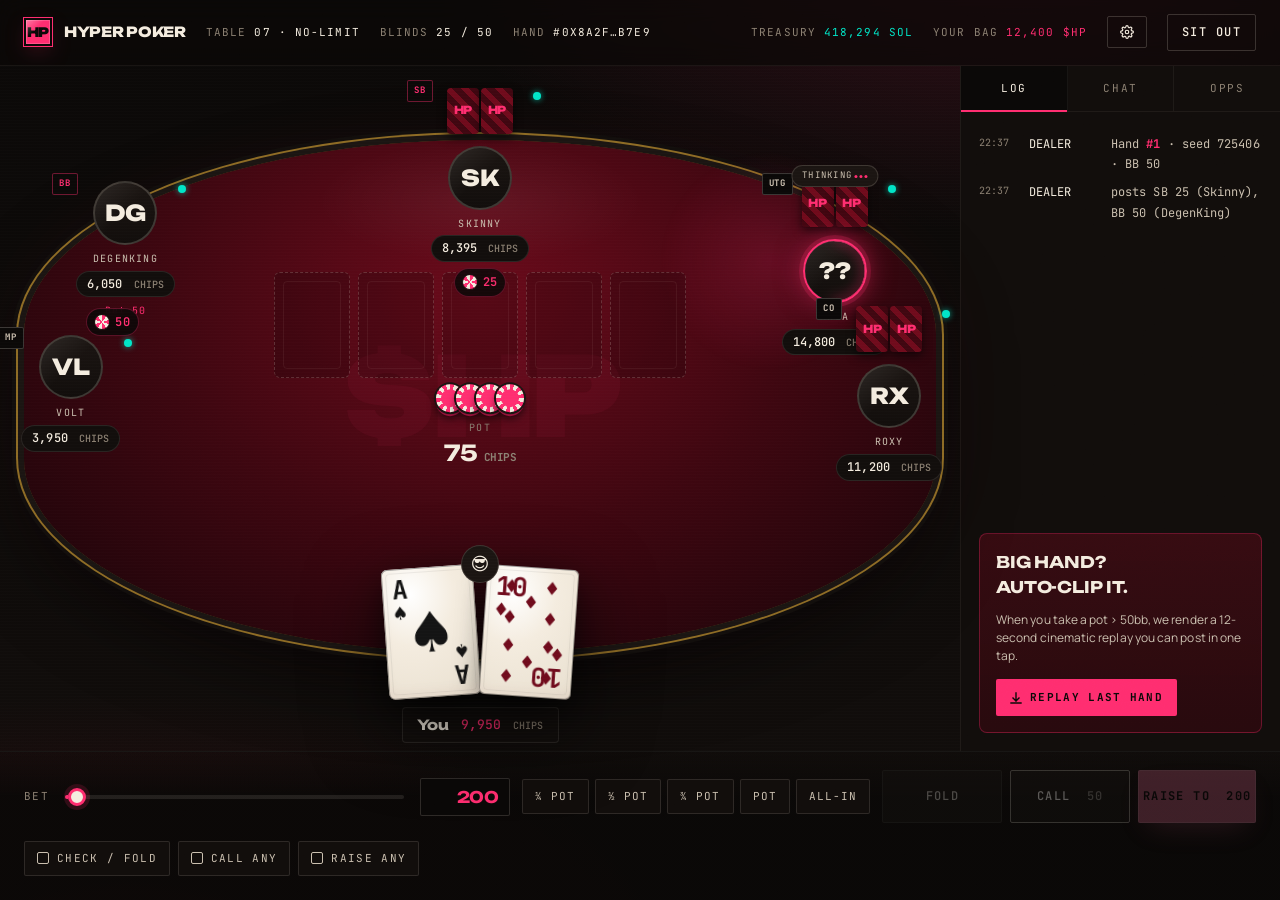
==== commit 59c7ff72: "Stop the cards jumping: diff renders + count-ups + spotlight The bug: every bot action called render" ====
--- a/table.html
+++ b/table.html
@@ -37,6 +37,9 @@
 
     <div class="felt-wrap scanlines">
       <div class="felt" id="felt">
+
+        <!-- spotlight that follows the active seat -->
+        <div class="felt__spot" id="felt-spot" aria-hidden="true"></div>
 
         <!-- Community cards -->
         <div class="board" id="board">
@@ -252,6 +255,13 @@
       <button class="btn btn--call" id="btn-call">Call <span style="color:var(--bone-3); margin-left:6px;">400</span></button>
       <button class="btn btn--raise" id="btn-raise">Raise to <span id="raise-amount" style="margin-left:6px;">1,200</span></button>
     </div>
+
+    <!-- pre-action: toggle while it's not your turn -->
+    <div class="preact-row" id="preact-row" style="grid-column: 1 / -1;">
+      <button class="preact-row__btn" data-pre="check-fold"><span class="check"></span> Check / Fold</button>
+      <button class="preact-row__btn" data-pre="call-any"><span class="check"></span> Call any</button>
+      <button class="preact-row__btn" data-pre="raise-any"><span class="check"></span> Raise any</button>
+    </div>
   </footer>
 
 </div>
--- a/assets/styles.css
+++ b/assets/styles.css
@@ -1550,6 +1550,55 @@
   filter: drop-shadow(0 0 6px var(--ember));
 }
 .seat.is-pressure .timer-ring .fill { stroke: var(--ember-2); }
+
+/* ---- felt spotlight following active seat ------------------- */
+.felt__spot {
+  position: absolute;
+  width: 240px; height: 240px;
+  border-radius: 50%;
+  background: radial-gradient(circle, rgba(255,45,111,0.18) 0%, rgba(255,45,111,0) 65%);
+  pointer-events: none;
+  z-index: 1;
+  transition: left 0.55s var(--ease-out), top 0.55s var(--ease-out), opacity 0.4s;
+  transform: translate(-50%, -50%);
+  opacity: 0;
+}
+.felt__spot.is-on { opacity: 1; }
+
+/* ---- pre-action toggles ------------------------------------- */
+.preact-row {
+  display: flex; gap: 8px; flex-wrap: wrap;
+  padding: 6px 0;
+}
+.preact-row__btn {
+  padding: 8px 12px;
+  font-family: var(--font-mono);
+  font-size: 11px;
+  letter-spacing: 0.12em;
+  text-transform: uppercase;
+  background: var(--ink-2);
+  border: 1px solid rgba(244,236,223,0.12);
+  border-radius: 2px;
+  color: var(--bone-2);
+  cursor: pointer;
+  transition: all .15s var(--ease-snap);
+  display: inline-flex; align-items: center; gap: 8px;
+}
+.preact-row__btn:hover { color: var(--ember); border-color: var(--ember); }
+.preact-row__btn .check {
+  width: 12px; height: 12px;
+  border: 1px solid currentColor;
+  border-radius: 2px;
+  display: inline-block;
+  position: relative;
+}
+.preact-row__btn.is-on { background: var(--ember); color: var(--ink); border-color: var(--ember); font-weight: 700; }
+.preact-row__btn.is-on .check { background: currentColor; }
+.preact-row__btn.is-on .check::after {
+  content: '✓'; position: absolute; inset: 0; display: grid; place-items: center;
+  font-size: 9px; color: var(--ember); font-weight: 900;
+}
+.preact-row__btn[hidden] { display: none; }
 
 /* ---- live online dot per seat ------------------------------- */
 .seat__online {
